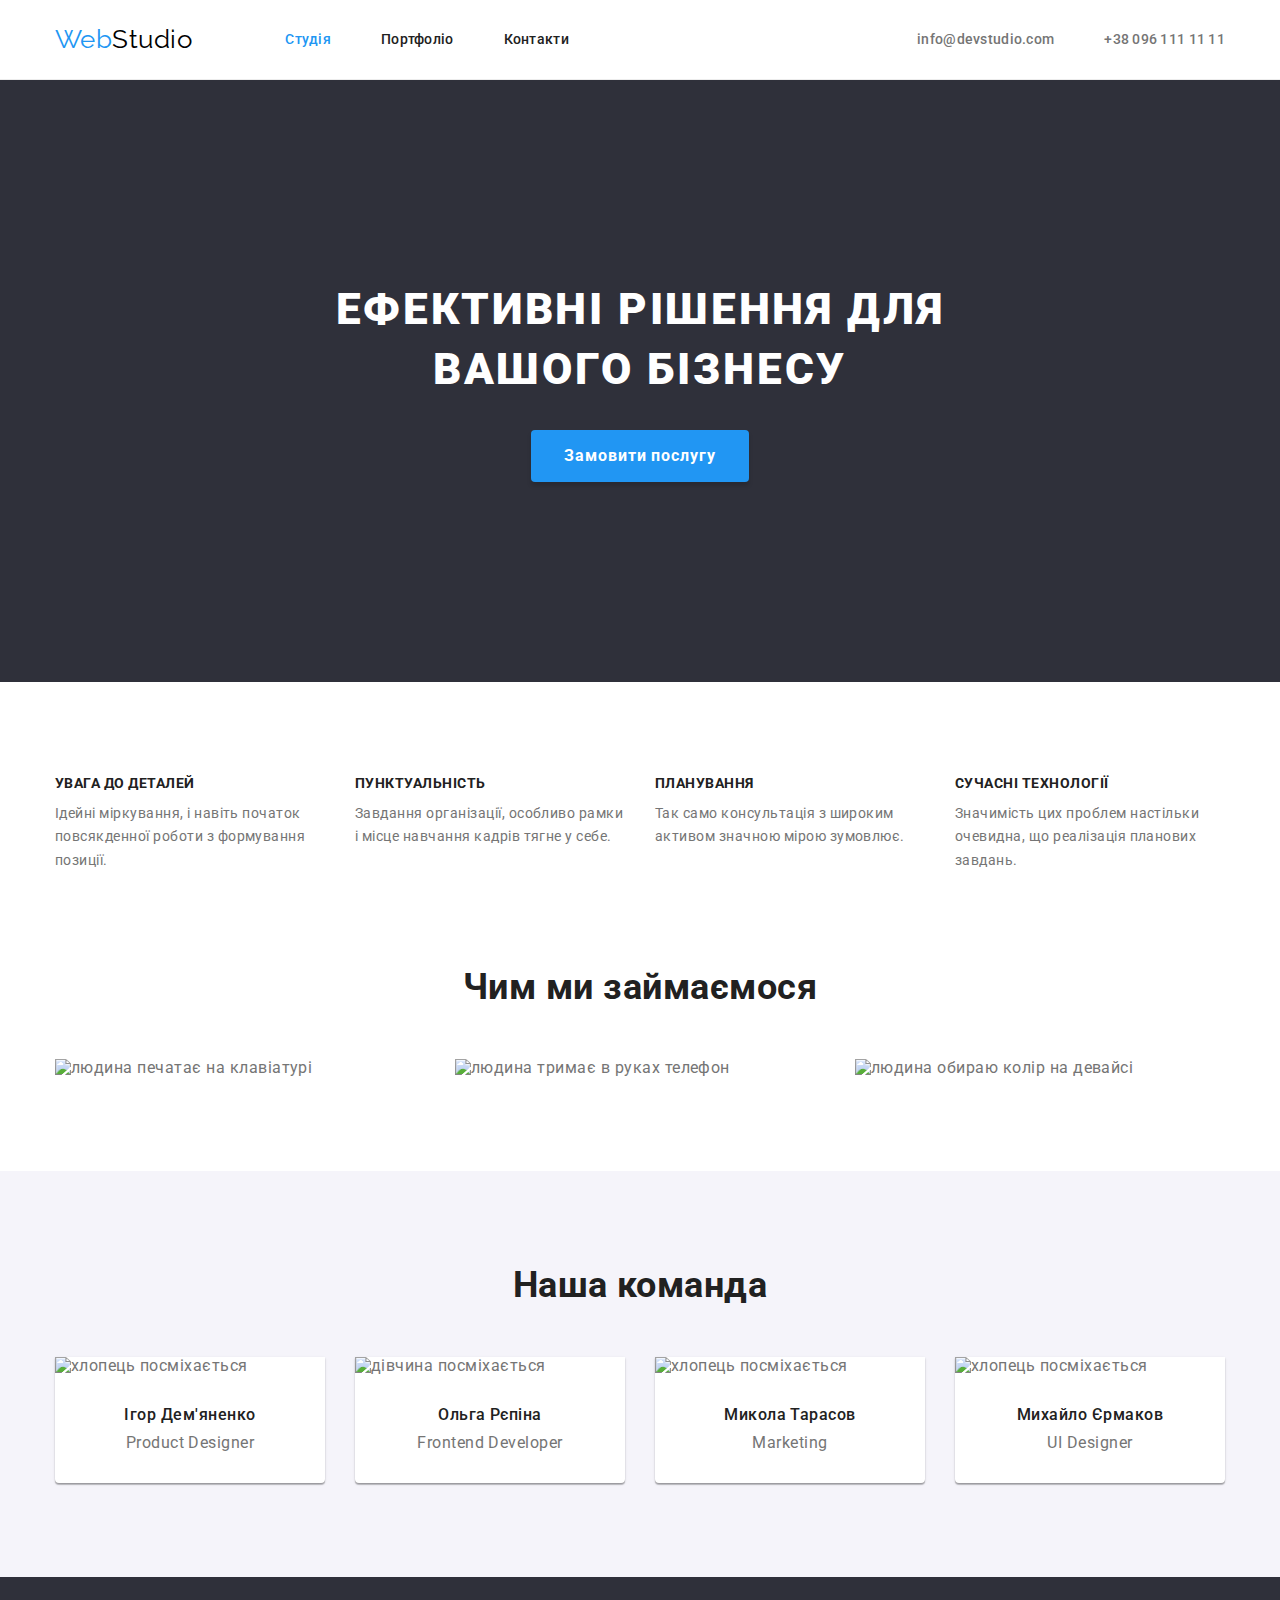
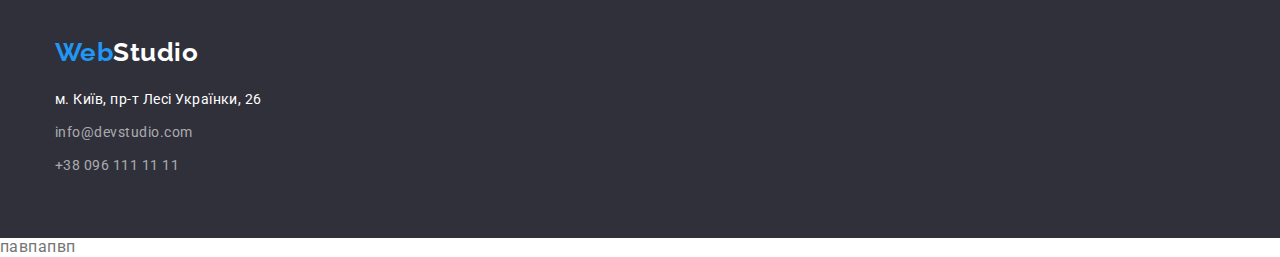
==== index.html @ fc0b7656 "Добавляє стартове оформлення  hw-03" ====
<!DOCTYPE html>
<html lang="uk">
  <head>
    <meta charset="UTF-8" />
    <meta http-equiv="X-UA-Compatible" content="IE=edge" />
    <meta name="viewport" content="width=device-width, initial-scale=1.0" />
    <title>Студія</title>
    <!---favicon------->
    <link rel="preconnect" href="https://fonts.googleapis.com" />
    <link rel="preconnect" href="https://fonts.gstatic.com" crossorigin />
    <link
      href="https://fonts.googleapis.com/css2?family=Raleway:wght@700&family=Roboto:wght@400;500;700;900&display=swap"
      rel="stylesheet"
    />
    <link
      rel="stylesheet"
      href="https://cdnjs.cloudflare.com/ajax/libs/modern-normalize/1.1.0/modern-normalize.min.css"
    />
    <link rel="stylesheet" href="./css/styles.css" />
  </head>
  <body>
    <!--Section header-->
    <header class="page-header">
      <div class="container">
        <div class="main-site">
          <nav class="main-nav">
            <a href="./index.html" class="logo link"><span class="logo-web">Web</span>Studio</a>
            <ul class="site-nav list">
              <li class="item">
                <a href="./index.html" class="link current">Студія</a>
              </li>
              <li class="item">
                <a href="./portfolio.html" class="link">Портфоліо</a>
              </li>
              <li class="item">
                <a href="" class="link">Контакти</a>
              </li>
            </ul>
          </nav>
          <ul class="auth-nav list">
            <li class="item">
              <a
                href="mailto:info@devstudio.com"
                target="_blank"
                rel="noopener noreferrer nofollow"
                class="link"
                >info@devstudio.com</a
              >
            </li>
            <li class="item">
              <a
                href="tel:+380961111111"
                target="_blank"
                rel="noopener noreferrer nofollow"
                class="link"
                >+38 096 111 11 11</a
              >
            </li>
          </ul>
        </div>
      </div>
    </header>
    <!--Section hero-->
    <main>
      <section class="hero section">
        <div class="container">
          <h1 class="hero-title">Ефективні рішення для вашого бізнесу</h1>
          <button type="button" class="hero-button">Замовити послугу</button>
        </div>
      </section>
      <!--Section переваги-->
      <section class="adjectives section">
        <div class="container">
          <h2 class="visually-hidden">Переваги</h2>
          <ul class="adjectives-type list">
            <li class="item">
              <h3 class="adjectives-title">УВАГА ДО ДЕТАЛЕЙ</h3>
              <p class="adjectives-text">
                Ідейні міркування, і навіть початок повсякденної роботи з формування позиції.
              </p>
            </li>
            <li class="item">
              <h3 class="adjectives-title">ПУНКТУАЛЬНІСТЬ</h3>
              <p class="adjectives-text">
                Завдання організації, особливо рамки і місце навчання кадрів тягне у себе.
              </p>
            </li>
            <li class="item">
              <h3 class="adjectives-title">ПЛАНУВАННЯ</h3>
              <p class="adjectives-text">
                Так само консультація з широким активом значною мірою зумовлює.
              </p>
            </li>
            <li class="item">
              <h3 class="adjectives-title">СУЧАСНІ ТЕХНОЛОГІЇ</h3>
              <p class="adjectives-text">
                Значимість цих проблем настільки очевидна, що реалізація планових завдань.
              </p>
            </li>
          </ul>
        </div>
      </section>
      <!--Section чим ми займаємося-->
      <section class="works section">
        <div class="container">
          <h2 class="works-title">Чим ми займаємося</h2>
          <ul class="works-type list">
            <li class="item">
              <img
                class="photo"
                src="./images/photo-01.jpg"
                alt="людина печатає на клавіатурі"
                width="370"
              />
            </li>
            <li class="item">
              <img
                class="photo"
                src="./images/photo-02.jpg"
                alt="людина тримає в руках телефон"
                width="370"
              />
            </li>
            <li class="item">
              <img
                class="photo"
                src="./images/photo-03.jpg"
                alt="людина обираю колір на девайсі"
                width="370"
              />
            </li>
          </ul>
        </div>
      </section>
      <!--Section наша команда-->
      <section class="team section">
        <div class="container">
          <h2 class="team-title">Наша команда</h2>
          <ul class="team-type list">
            <li class="item">
              <img
                class="photo"
                src="./images/photo-04.jpg"
                alt="хлопець посміхається"
                width="270"
              />
              <h3 class="team-title-name">Ігор Дем'яненко</h3>
              <p class="team-text">Product Designer</p>
            </li>
            <li class="item">
              <img
                class="photo"
                src="./images/photo-05.jpg"
                alt="дівчина посміхається"
                width="270"
              />
              <h3 class="team-title-name">Ольга Рєпіна</h3>
              <p class="team-text">Frontend Developer</p>
            </li>
            <li class="item">
              <img
                class="photo"
                src="./images/photo-06.jpg"
                alt="хлопець посміхається"
                width="270"
              />
              <h3 class="team-title-name">Микола Тарасов</h3>
              <p class="team-text">Marketing</p>
            </li>
            <li class="item">
              <img
                class="photo"
                src="./images/photo-07.jpg"
                alt="хлопець посміхається"
                width="270"
              />
              <h3 class="team-title-name">Михайло Єрмаков</h3>
              <p class="team-text">UI Designer</p>
            </li>
          </ul>
        </div>
      </section>
    </main>
    <footer class="footer">
      <div class="container">
        <a href="./index.html" class="footer-logo link"
          ><span class="footer-logo-web">Web</span>Studio</a
        >
        <address class="address">
          <ul class="address-list list">
            <li class="adress-list-item">
              <a
                class="address-text link"
                href="https://goo.gl/maps/JUPpin5RbH5UVB4i6"
                target="_blank"
                rel="noopener noreferrer"
              >
                м. Київ, пр-т Лесі Українки, 26</a
              >
            </li>
            <li class="adress-list-item">
              <a
                class="address-mail link"
                href="mailto:info@devstudio.com"
                target="_blank"
                rel="noopener noreferrer nofollow"
                >info@devstudio.com</a
              >
            </li>
            <li class="adress-list-item">
              <a
                class="address-tel link"
                href="tel:+380961111111"
                target="_blank"
                rel="noopener noreferrer nofollow"
                >+38 096 111 11 11</a
              >
            </li>
          </ul>
        </address>
      </div>
    </footer>
  </body>
</html>
павпапвп
---- css/styles.css ----
/*html {
  box-sizing: border-box;
}

*,
*::before,
*::after {
  box-sizing: inherit;
}*/
:root {
  --primary-text-color: #757575;
  --secondary-text-color: #212121;
  --accent-text-color: #2196f3;
  --white-text-color: #ffffff;
  --black-text-color: #000000;
  --primary-background-color: #ffffff;
  --secondary-background-color: #f5f4fa;
  --accent-background-color: #2196f3;
  --footer-background-color: #2f303a;
  --logo-font-family: 'Raleway', 'cursive';
}
body {
  background-color: var(--primary-background-color);
  color: var(--primary-text-color);
  font-family: 'Roboto', sans-serif;
  font-style: normal;
  font-weight: 400;
  letter-spacing: 0.03em;
}
.container {
  width: 1200px;
  margin: 0 auto;
  padding-left: 15px;
  padding-right: 15px;
  /* outline: 1px dotted red; */
}
.section {
  padding-top: 94px;
  padding-bottom: 94px;
  margin-top: 0px;
  margin-bottom: 0px;
  /*outline: 1px dashed red;*/
}
h1,
h2,
h3,
h4,
h5,
h6,
ul,
p {
  padding: 0 0;
  margin: 0 0;
}
/* ----- section header -------*/
.list {
  list-style: none;
}
.link {
  display: block;
  text-decoration: none;
}
.link:hover,
.link:focus {
  color: var(--accent-text-color);
}
.page-header {
  height: 80px;
  border-bottom: 1px solid #ececec;
}
.logo {
  margin-right: 93px;
  padding-top: 24px;
  padding-bottom: 25px;
  color: var(--black-text-color);
  font-family: var(--logo-font-family);
  font-size: 26px;
  line-height: 1.2;
}
.logo-web {
  color: var(--accent-text-color);
}

.main-site {
  display: flex;
  align-items: center;
}
.main-nav {
  display: flex;
  align-items: center;
}
.site-nav {
  display: flex;
}
.site-nav .item {
  margin-right: 50px;
}
.site-nav .item:last-child {
  margin-right: 0px;
}
.site-nav .link {
  display: block;
  padding: 32px 0px;

  color: var(--secondary-text-color);
  font-weight: 500;
  font-size: 14px;
  line-height: 1.14;
  letter-spacing: 0.02em;
}
.site-nav .link:hover,
.site-nav .link:focus {
  color: var(--accent-text-color);
}
.site-nav .link.current {
  color: var(--accent-text-color);
}
.auth-nav {
  display: flex;
  align-items: center;
  margin-left: auto;
}
.auth-nav .item + .item {
  margin-left: 50px;
}
.auth-nav .link {
  display: block;
  padding: 32px 0px;

  color: var(--primary-text-color);
  font-weight: 500;
  font-size: 14px;
  line-height: 1.14;
  letter-spacing: 0.02em;
}
.auth-nav .link:hover,
.auth-nav .link:focus {
  color: var(--accent-text-color);
}
/*-------- section hero ----------*/
.hero {
  text-align: center;
  background-color: #2f303a;
  padding-top: 200px;
  padding-bottom: 200px;
}

.hero-title {
  width: 696px;
  margin: auto;

  color: var(--white-text-color);
  font-weight: 900;
  font-size: 44px;
  line-height: 1.36;
  letter-spacing: 0.06em;
  text-transform: uppercase;
}
.hero-button {
  display: inline-block;
  margin-top: 30px;
  min-width: 216px;
  padding: 10px 32px;

  color: var(--white-text-color);
  font-family: inherit;
  font-weight: 700;
  font-size: 16px;
  line-height: 1.87;
  letter-spacing: 0.06em;
  text-align: center;
  background: var(--accent-background-color);
  box-shadow: 0px 4px 4px rgba(0, 0, 0, 0.15);
  border: 1px solid transparent;
  border-radius: 4px;
}

.hero-button:hover,
.hero-button:focus,
.hero-button:active {
  cursor: pointer;
  background: #188ce8;
}

/* -----section adjectives-----*/
.visually-hidden {
  position: absolute;
  white-space: nowrap;
  width: 1px;
  height: 1px;
  overflow: hidden;
  border: 0;
  padding: 0;
  clip: rect(0 0 0 0);
  clip-path: inset(50%);
  margin: -1px;
}
.adjectives {
  padding-bottom: 0;
}
.adjectives-type {
  display: flex;
}
.adjectives-type .item {
  display: flex;
  flex-direction: column;
  flex-wrap: wrap;
  width: 270px;
}
.adjectives-type .item + .item {
  margin-left: 30px;
}

.adjectives-title {
  padding-bottom: 10px;
  color: var(--secondary-text-color);
  font-weight: 700;
  font-size: 14px;
  line-height: 1.14;
  text-transform: uppercase;
}
.adjectives-text {
  font-size: 14px;
  line-height: 1.71;
}
/* -------------sectiong works---------*/
.photo {
  display: block;
  margin-bottom: 0;
  padding-bottom: 0;
}
.works-title,
.team-title {
  font-weight: 700;
  font-size: 36px;
  line-height: 1.16;
  text-align: center;
  color: var(--secondary-text-color);
}
.works-type {
  display: flex;
  margin-top: 50px;
}
.works-type .item {
  display: flex;
}
.works-type .item + .item {
  margin-left: 30px;
}

/* -------------sectiong team---------*/
.team {
  background-color: var(--secondary-background-color);
}
.team-type {
  display: flex;
}
.team-type .item {
  display: flex;
  margin-top: 50px;
  flex-direction: column;
  align-items: center;

  background: #ffffff;
  box-shadow: 0px 1px 3px rgba(0, 0, 0, 0.12), 0px 1px 1px rgba(0, 0, 0, 0.14),
    0px 2px 1px rgba(0, 0, 0, 0.2);
  border-radius: 0px 0px 4px 4px;
}
.team-type .item + .item {
  margin-left: 30px;
}
.team-title-name {
  margin-top: 30px;
  color: var(--secondary-text-color);
  font-weight: 500;
  font-size: 16px;
  line-height: 1.18;
}
.team-text {
  margin-top: 10px;
  margin-bottom: 30px;
  font-size: 16px;
  line-height: 1.18;
}
/* -------footer-------*/
.footer {
  padding-top: 60px;
  padding-bottom: 60px;
  background-color: var(--footer-background-color);
}
.footer-logo {
  padding-bottom: 20px;

  font-family: var(--logo-font-family);
  font-weight: 700;
  font-size: 26px;
  line-height: 1.19;
  color: var(--white-text-color);
}
.footer-logo-web {
  color: var(--accent-text-color);
}
.address {
  font-style: normal;
  font-size: 14px;
  line-height: 1.71;
}
.address-text {
  color: var(--white-text-color);
  display: block;
  padding-bottom: 9px;
}
/* .adress-list-item {
  margin-bottom: 9px;
}
.adress-list-item:last-child {
  margin: 0px;
} */
.address-mail,
.address-tel {
  color: rgba(255, 255, 255, 0.6);
}
.address-mail {
  padding-bottom: 9px;
}

/* ---------portfolio page---------*/
.btn {
  display: block;
  padding: 6px 25px;
  font-family: inherit;
  font-style: inherit;
  font-weight: 500;
  font-size: 16px;
  line-height: 1.62;
  text-align: center;
  letter-spacing: inherit;
  cursor: pointer;
  color: var(--secondary-text-color);
  background: var(--secondary-background-color);
  border-radius: 4px;
  border: 1px solid transparent;
}
.btn:hover,
.btn:focus,
.btn:active {
  display: block;
  font-family: inherit;
  font-style: inherit;
  font-weight: 500;
  font-size: 16px;
  line-height: 1.62;
  text-align: center;
  letter-spacing: inherit;
  cursor: pointer;
  color: var(--white-text-color);
  background: var(--accent-background-color);
  box-shadow: 0px 3px 1px rgba(0, 0, 0, 0.1), 0px 1px 2px rgba(0, 0, 0, 0.08),
    0px 2px 2px rgba(0, 0, 0, 0.12);
  border-radius: 4px;
  border: 1px solid transparent;
}
.button-list .item {
  display: flex;
  flex-direction: column;
}
.button-list .item + .item {
  margin-left: 8px;
  padding-bottom: 16px;
}
.button-list {
  display: flex;
  justify-content: center;
  /* margin-bottom: 50px; */
}

/*.proposition-item {
  color: inherit;
}*/
.proposition-title {
  margin-top: 20px;
  margin-left: 24px;
  margin-right: 24px;
  font-weight: 700;
  font-size: 18px;
  line-height: 2;
  letter-spacing: 0.06em;
  color: var(--secondary-text-color);
}
.proposition-text {
  margin-top: 4px;
  margin-bottom: 20px;
  margin-left: 24px;
  margin-right: 24px;
  font-size: 16px;
  line-height: 1.87;
  color: var(--primary-text-color);
}
.proposition-list .item {
  display: flex;
  width: calc((100-60px / 3));
  margin: 15px;
  flex-direction: column;
  align-items: flex-start;
  /* border-bottom: 1px solid #eeeeee;*/
}
.proposition-list .item:nth-last-child(-n + 3) {
  margin-bottom: 0;
}
.proposition-list {
  display: flex;
  flex-wrap: wrap;
  margin: 0 -15px;
}
/* .border-cards {
  margin: 20 120px;
  border-left: 1px solid #eee;
  border-right: 1px solid #eee;
  border-top: 1px solid transparent;
  border-bottom: 1px solid #eee;
} */
.border-cards {
  width: 370px;
  border-top: 1px solid transparent;
  border-bottom: 1px solid #eee;
  border-right: 1px solid #eee;
  border-left: 1px solid #eee;
}
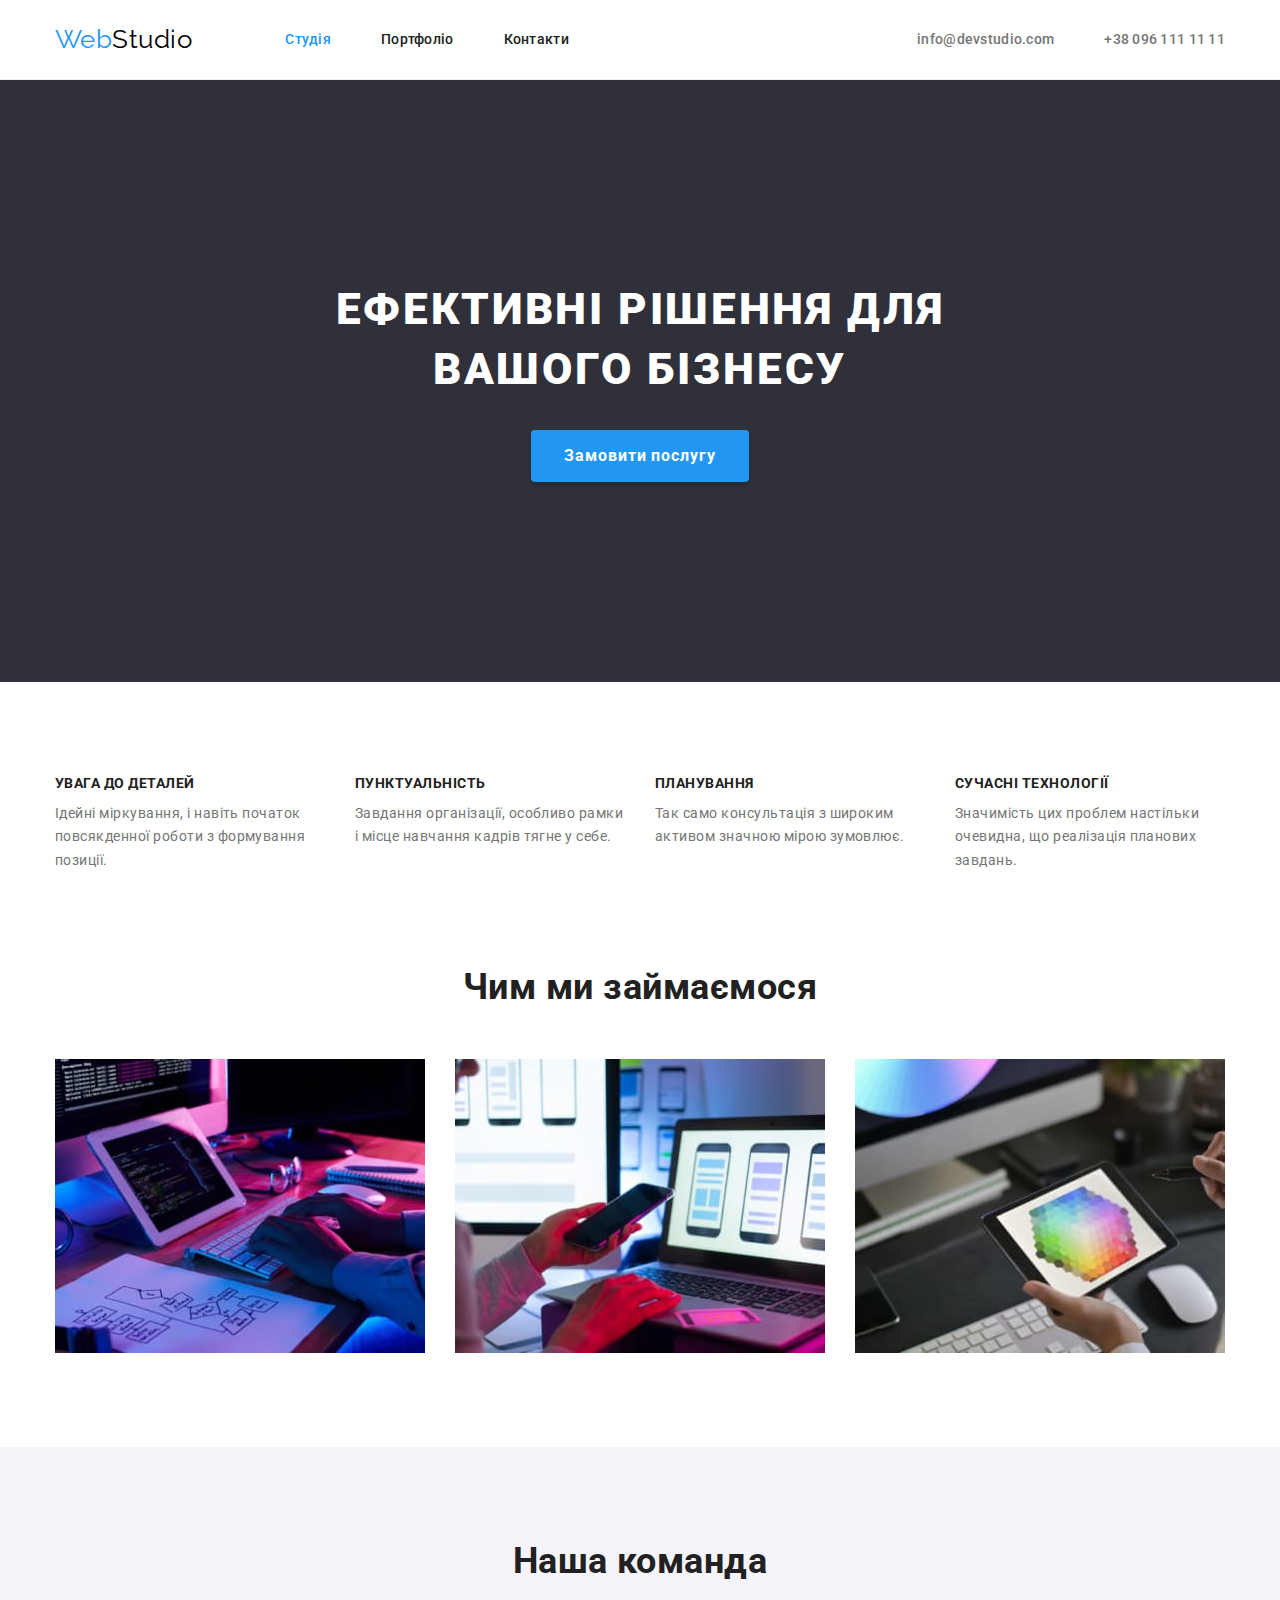
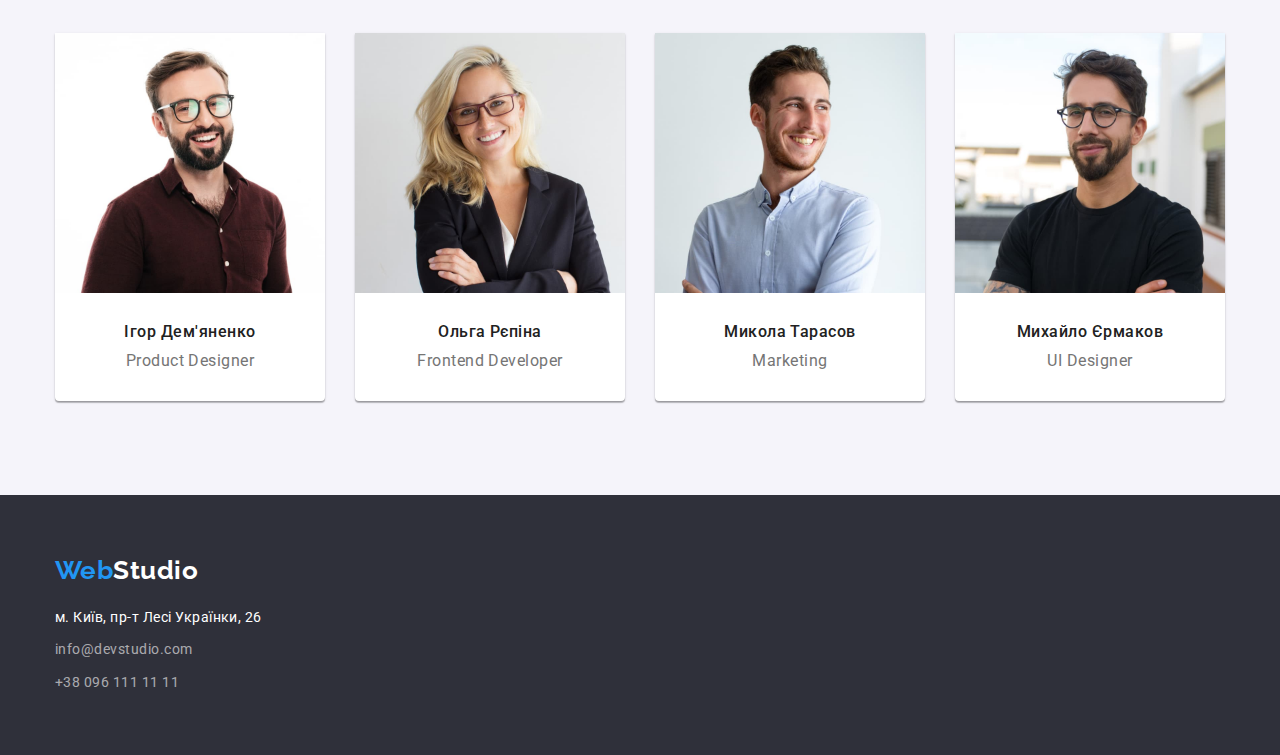
==== commit 9e20ad98: "Змінює властивості в сітці сторінки Портфоліо" ====
--- a/index.html
+++ b/index.html
@@ -222,4 +222,3 @@
     </footer>
   </body>
 </html>
-павпапвп
--- a/css/styles.css
+++ b/css/styles.css
@@ -229,6 +229,9 @@
   margin-bottom: 0;
   padding-bottom: 0;
 }
+img {
+  display: block;
+}
 .works-title,
 .team-title {
   font-weight: 700;
@@ -289,7 +292,7 @@
   background-color: var(--footer-background-color);
 }
 .footer-logo {
-  padding-bottom: 20px;
+  margin-bottom: 20px;
 
   font-family: var(--logo-font-family);
   font-weight: 700;
@@ -308,21 +311,20 @@
 .address-text {
   color: var(--white-text-color);
   display: block;
-  padding-bottom: 9px;
-}
-/* .adress-list-item {
+}
+.adress-list-item {
   margin-bottom: 9px;
 }
 .adress-list-item:last-child {
   margin: 0px;
-} */
+}
 .address-mail,
 .address-tel {
   color: rgba(255, 255, 255, 0.6);
 }
-.address-mail {
+/* .address-mail {
   padding-bottom: 9px;
-}
+} */
 
 /* ---------portfolio page---------*/
 .btn {
@@ -371,14 +373,9 @@
 .button-list {
   display: flex;
   justify-content: center;
-  /* margin-bottom: 50px; */
-}
-
-/*.proposition-item {
-  color: inherit;
-}*/
+  margin-bottom: 34px;
+}
 .proposition-title {
-  margin-top: 20px;
   margin-left: 24px;
   margin-right: 24px;
   font-weight: 700;
@@ -389,40 +386,30 @@
 }
 .proposition-text {
   margin-top: 4px;
-  margin-bottom: 20px;
   margin-left: 24px;
   margin-right: 24px;
   font-size: 16px;
   line-height: 1.87;
   color: var(--primary-text-color);
 }
+.proposition-list {
+  display: flex;
+  flex-wrap: wrap;
+  gap: 30px;
+}
 .proposition-list .item {
   display: flex;
   width: calc((100-60px / 3));
-  margin: 15px;
   flex-direction: column;
   align-items: flex-start;
-  /* border-bottom: 1px solid #eeeeee;*/
 }
 .proposition-list .item:nth-last-child(-n + 3) {
   margin-bottom: 0;
 }
-.proposition-list {
-  display: flex;
-  flex-wrap: wrap;
-  margin: 0 -15px;
-}
-/* .border-cards {
-  margin: 20 120px;
-  border-left: 1px solid #eee;
-  border-right: 1px solid #eee;
-  border-top: 1px solid transparent;
-  border-bottom: 1px solid #eee;
-} */
+
 .border-cards {
   width: 370px;
-  border-top: 1px solid transparent;
-  border-bottom: 1px solid #eee;
-  border-right: 1px solid #eee;
-  border-left: 1px solid #eee;
-}
+  padding: 20px 0 20px 0;
+  border: 1px solid #eee;
+  border-top: 0;
+}
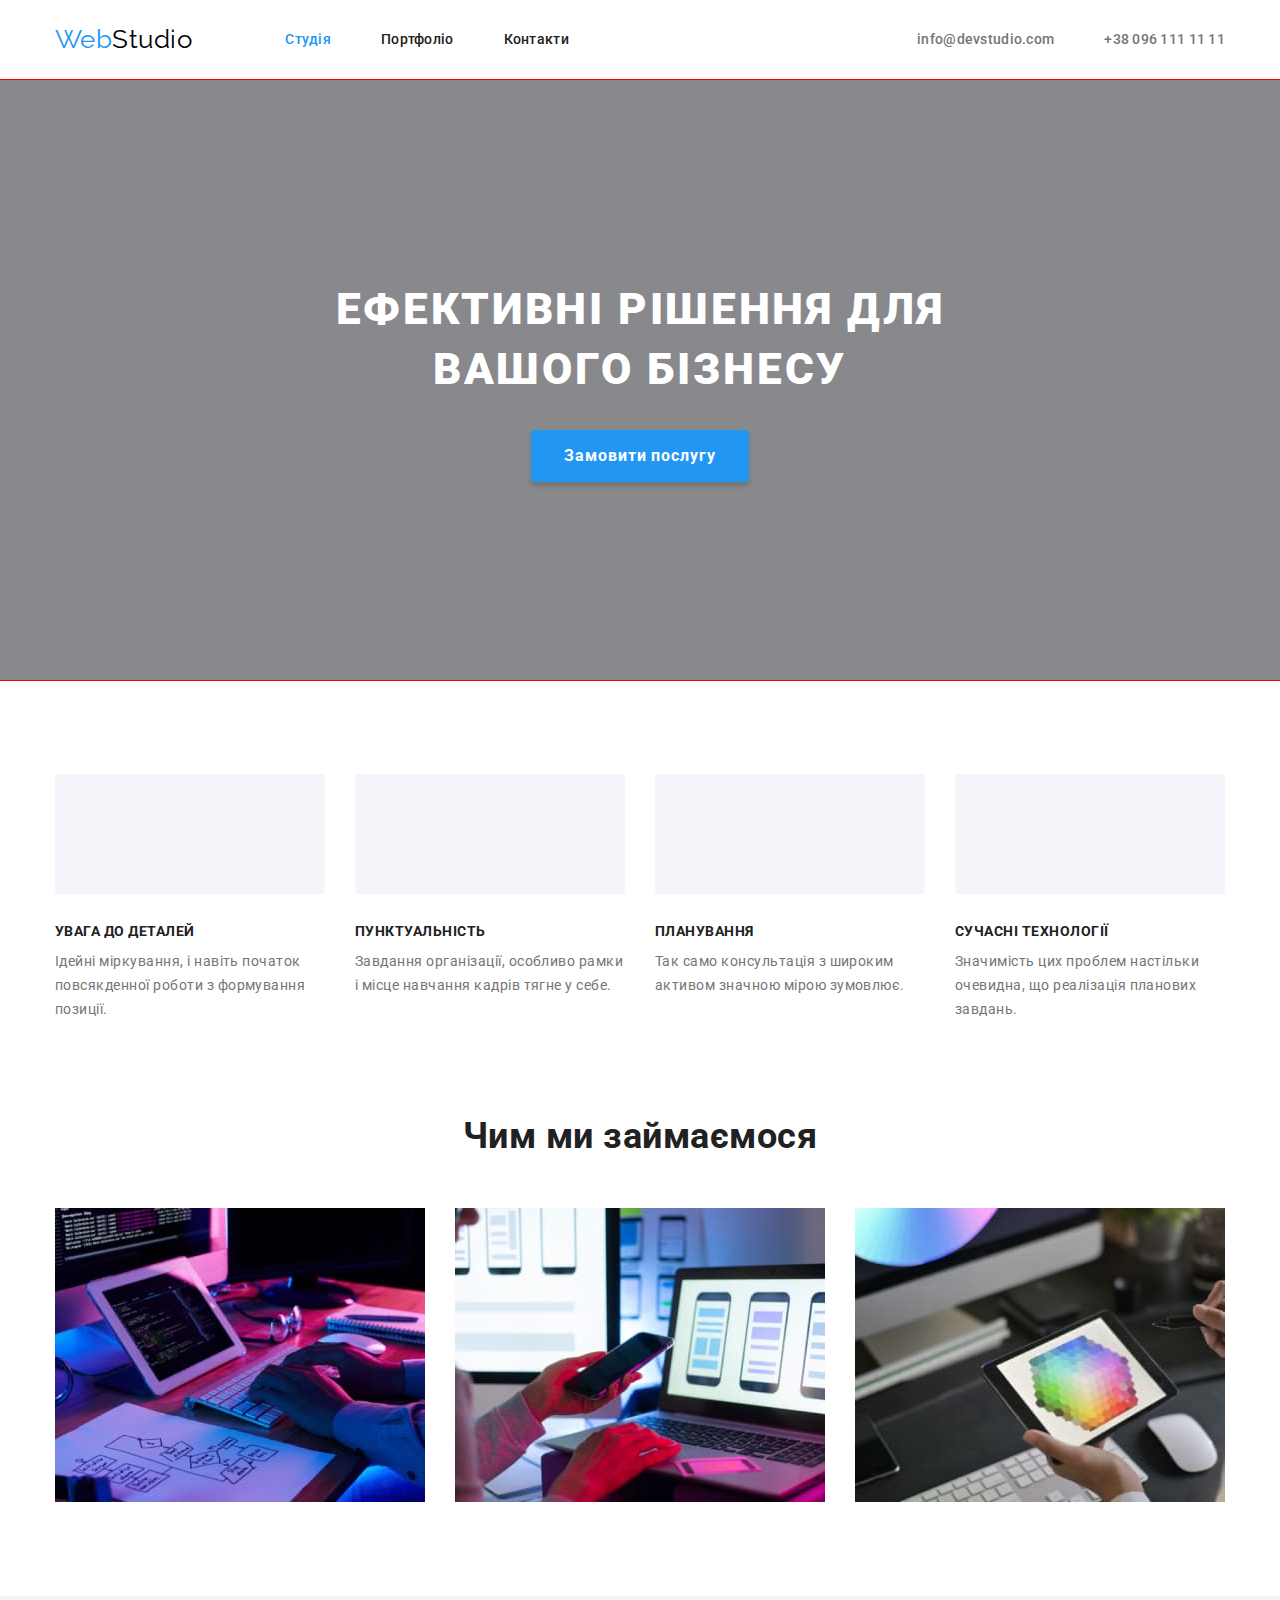
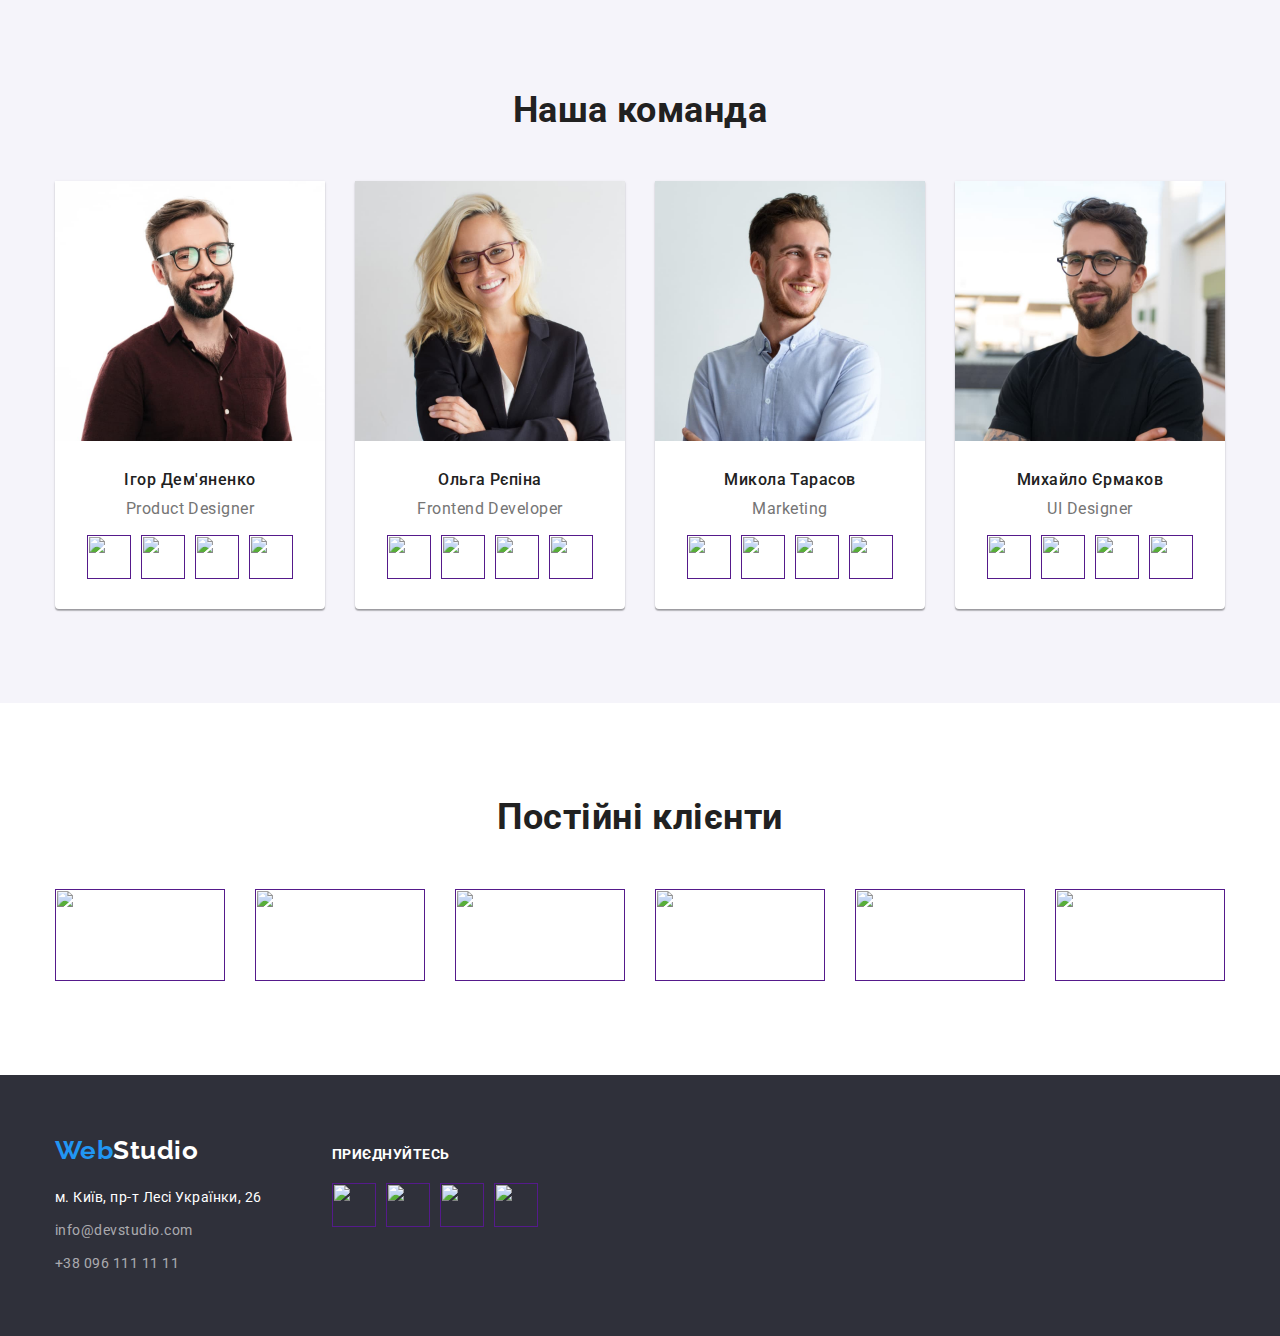
==== commit 2422c0fd: "Добавляє позиціонування майбутніх іконок" ====
--- a/index.html
+++ b/index.html
@@ -5,7 +5,6 @@
     <meta http-equiv="X-UA-Compatible" content="IE=edge" />
     <meta name="viewport" content="width=device-width, initial-scale=1.0" />
     <title>Студія</title>
-    <!---favicon------->
     <link rel="preconnect" href="https://fonts.googleapis.com" />
     <link rel="preconnect" href="https://fonts.gstatic.com" crossorigin />
     <link
@@ -73,25 +72,25 @@
         <div class="container">
           <h2 class="visually-hidden">Переваги</h2>
           <ul class="adjectives-type list">
-            <li class="item">
+            <li class="item icon-antenna">
               <h3 class="adjectives-title">УВАГА ДО ДЕТАЛЕЙ</h3>
               <p class="adjectives-text">
                 Ідейні міркування, і навіть початок повсякденної роботи з формування позиції.
               </p>
             </li>
-            <li class="item">
+            <li class="item icon-clock">
               <h3 class="adjectives-title">ПУНКТУАЛЬНІСТЬ</h3>
               <p class="adjectives-text">
                 Завдання організації, особливо рамки і місце навчання кадрів тягне у себе.
               </p>
             </li>
-            <li class="item">
+            <li class="item icon-diagramma">
               <h3 class="adjectives-title">ПЛАНУВАННЯ</h3>
               <p class="adjectives-text">
                 Так само консультація з широким активом значною мірою зумовлює.
               </p>
             </li>
-            <li class="item">
+            <li class="item icon-astronaut">
               <h3 class="adjectives-title">СУЧАСНІ ТЕХНОЛОГІЇ</h3>
               <p class="adjectives-text">
                 Значимість цих проблем настільки очевидна, що реалізація планових завдань.
@@ -108,7 +107,7 @@
             <li class="item">
               <img
                 class="photo"
-                src="./images/photo-01.jpg"
+                src="./images/page-studiya/photo-01.jpg"
                 alt="людина печатає на клавіатурі"
                 width="370"
               />
@@ -116,7 +115,7 @@
             <li class="item">
               <img
                 class="photo"
-                src="./images/photo-02.jpg"
+                src="./images/page-studiya/photo-02.jpg"
                 alt="людина тримає в руках телефон"
                 width="370"
               />
@@ -124,7 +123,7 @@
             <li class="item">
               <img
                 class="photo"
-                src="./images/photo-03.jpg"
+                src="./images/page-studiya/photo-03.jpg"
                 alt="людина обираю колір на девайсі"
                 width="370"
               />
@@ -137,45 +136,170 @@
         <div class="container">
           <h2 class="team-title">Наша команда</h2>
           <ul class="team-type list">
-            <li class="item">
-              <img
-                class="photo"
-                src="./images/photo-04.jpg"
+            <li class="team-type-item">
+              <img
+                class="team-photo"
+                src="./images/page-studiya/photo-04.jpg"
                 alt="хлопець посміхається"
                 width="270"
               />
               <h3 class="team-title-name">Ігор Дем'яненко</h3>
               <p class="team-text">Product Designer</p>
-            </li>
-            <li class="item">
-              <img
-                class="photo"
-                src="./images/photo-05.jpg"
+              <ul class="team-contact list">
+                <li class="team-contact-item">
+                  <a class="team-contact-link" href="">
+                    <img class="team-contact-img" src="" width="44" height="44" />
+                  </a>
+                </li>
+                <li class="team-contact-item">
+                  <a class="team-contact-link" href="">
+                    <img class="team-contact-img" src="" width="44" height="44" />
+                  </a>
+                </li>
+                <li class="team-contact-item">
+                  <a class="team-contact-link" href="">
+                    <img class="team-contact-img" src="" width="44" height="44" />
+                  </a>
+                </li>
+                <li class="team-contact-item">
+                  <a class="team-contact-link" href="">
+                    <img class="team-contact-img" src="" width="44" height="44" />
+                  </a>
+                </li>
+              </ul>
+            </li>
+            <li class="team-type-item">
+              <img
+                class="team-photo"
+                src="./images/page-studiya/photo-05.jpg"
                 alt="дівчина посміхається"
                 width="270"
               />
               <h3 class="team-title-name">Ольга Рєпіна</h3>
               <p class="team-text">Frontend Developer</p>
-            </li>
-            <li class="item">
-              <img
-                class="photo"
-                src="./images/photo-06.jpg"
+              <ul class="team-contact list">
+                <li class="team-contact-item">
+                  <a class="team-contact-link" href="">
+                    <img class="team-contact-img" src="" width="44" height="44" />
+                  </a>
+                </li>
+                <li class="team-contact-item">
+                  <a class="team-contact-link" href="">
+                    <img class="team-contact-img" src="" width="44" height="44" />
+                  </a>
+                </li>
+                <li class="team-contact-item">
+                  <a class="team-contact-link" href="">
+                    <img class="team-contact-img" src="" width="44" height="44" />
+                  </a>
+                </li>
+                <li class="team-contact-item">
+                  <a class="team-contact-link" href="">
+                    <img class="team-contact-img" src="" width="44" height="44" />
+                  </a>
+                </li>
+              </ul>
+            </li>
+            <li class="team-type-item">
+              <img
+                class="team-photo"
+                src="./images/page-studiya/photo-06.jpg"
                 alt="хлопець посміхається"
                 width="270"
               />
               <h3 class="team-title-name">Микола Тарасов</h3>
               <p class="team-text">Marketing</p>
-            </li>
-            <li class="item">
-              <img
-                class="photo"
-                src="./images/photo-07.jpg"
+              <ul class="team-contact list">
+                <li class="team-contact-item">
+                  <a class="team-contact-link" href="">
+                    <img class="team-contact-img" src="" width="44" height="44" />
+                  </a>
+                </li>
+                <li class="team-contact-item">
+                  <a class="team-contact-link" href="">
+                    <img class="team-contact-img" src="" width="44" height="44" />
+                  </a>
+                </li>
+                <li class="team-contact-item">
+                  <a class="team-contact-link" href="">
+                    <img class="team-contact-img" src="" width="44" height="44" />
+                  </a>
+                </li>
+                <li class="team-contact-item">
+                  <a class="team-contact-link" href="">
+                    <img class="team-contact-img" src="" width="44" height="44" />
+                  </a>
+                </li>
+              </ul>
+            </li>
+            <li class="team-type-item">
+              <img
+                class="team-photo"
+                src="./images/page-studiya/photo-07.jpg"
                 alt="хлопець посміхається"
                 width="270"
               />
               <h3 class="team-title-name">Михайло Єрмаков</h3>
               <p class="team-text">UI Designer</p>
+              <ul class="team-contact list">
+                <li class="team-contact-item">
+                  <a class="team-contact-link" href="">
+                    <img class="team-contact-img" src="" width="44" height="44" />
+                  </a>
+                </li>
+                <li class="team-contact-item">
+                  <a class="team-contact-link" href="">
+                    <img class="team-contact-img" src="" width="44" height="44" />
+                  </a>
+                </li>
+                <li class="team-contact-item">
+                  <a class="team-contact-link" href="">
+                    <img class="team-contact-img" src="" width="44" height="44" />
+                  </a>
+                </li>
+                <li class="team-contact-item">
+                  <a class="team-contact-link" href="">
+                    <img class="team-contact-img" src="" width="44" height="44" />
+                  </a>
+                </li>
+              </ul>
+            </li>
+          </ul>
+        </div>
+      </section>
+      <section class="clients section">
+        <div class="container">
+          <h2 class="clients-title">Постійні клієнти</h2>
+          <ul class="clients-list list">
+            <li class="clients-item">
+              <a class="link" href="">
+                <img class="trend-mark" src="#" alt="" />
+              </a>
+            </li>
+            <li class="clients-item">
+              <a class="link" href="">
+                <img class="trend-mark" src="#" alt="" />
+              </a>
+            </li>
+            <li class="clients-item">
+              <a class="link" href="">
+                <img class="trend-mark" src="#" alt="" />
+              </a>
+            </li>
+            <li class="clients-item">
+              <a class="link" href="">
+                <img class="trend-mark" src="#" alt="" />
+              </a>
+            </li>
+            <li class="clients-item">
+              <a class="link" href="">
+                <img class="trend-mark" src="#" alt="" />
+              </a>
+            </li>
+            <li class="clients-item">
+              <a class="link" href="">
+                <img class="trend-mark" src="#" alt="" />
+              </a>
             </li>
           </ul>
         </div>
@@ -183,41 +307,66 @@
     </main>
     <footer class="footer">
       <div class="container">
-        <a href="./index.html" class="footer-logo link"
-          ><span class="footer-logo-web">Web</span>Studio</a
-        >
-        <address class="address">
-          <ul class="address-list list">
-            <li class="adress-list-item">
-              <a
-                class="address-text link"
-                href="https://goo.gl/maps/JUPpin5RbH5UVB4i6"
-                target="_blank"
-                rel="noopener noreferrer"
-              >
-                м. Київ, пр-т Лесі Українки, 26</a
-              >
-            </li>
-            <li class="adress-list-item">
-              <a
-                class="address-mail link"
-                href="mailto:info@devstudio.com"
-                target="_blank"
-                rel="noopener noreferrer nofollow"
-                >info@devstudio.com</a
-              >
-            </li>
-            <li class="adress-list-item">
-              <a
-                class="address-tel link"
-                href="tel:+380961111111"
-                target="_blank"
-                rel="noopener noreferrer nofollow"
-                >+38 096 111 11 11</a
-              >
-            </li>
-          </ul>
-        </address>
+        <div class="footer-wrapper">
+          <div class="footer-address">
+            <a href="./index.html" class="footer-logo link"
+              ><span class="footer-logo-web">Web</span>Studio</a
+            >
+            <address class="address">
+              <ul class="address-list list">
+                <li class="adress-list-item">
+                  <a
+                    class="address-text link"
+                    href="https://goo.gl/maps/JUPpin5RbH5UVB4i6"
+                    target="_blank"
+                    rel="noopener noreferrer"
+                  >
+                    м. Київ, пр-т Лесі Українки, 26</a
+                  >
+                </li>
+                <li class="adress-list-item">
+                  <a
+                    class="address-mail link"
+                    href="mailto:info@devstudio.com"
+                    target="_blank"
+                    rel="noopener noreferrer nofollow"
+                    >info@devstudio.com</a
+                  >
+                </li>
+                <li class="adress-list-item">
+                  <a
+                    class="address-tel link"
+                    href="tel:+380961111111"
+                    target="_blank"
+                    rel="noopener noreferrer nofollow"
+                    >+38 096 111 11 11</a
+                  >
+                </li>
+              </ul>
+            </address>
+          </div>
+          <div class="footer-icon">
+            <h3 class="footer-subtitle">приєднуйтесь</h3>
+            <ul class="social-media-list list">
+              <li class="social-media-item">
+                <a class="link" href=""> <img class="icon-f" src="#" alt="" /></a>
+              </li>
+              <li class="social-media-item">
+                <a class="link" href=""> <img class="icon-f" src="#" alt="" /></a>
+              </li>
+              <li class="social-media-item">
+                <a class="link" href="">
+                  <img class="icon-f" src="#" alt="" />
+                </a>
+              </li>
+              <li class="social-media-item">
+                <a class="link" href="">
+                  <img class="icon-f" src="#" alt="" />
+                </a>
+              </li>
+            </ul>
+          </div>
+        </div>
       </div>
     </footer>
   </body>
--- a/css/styles.css
+++ b/css/styles.css
@@ -140,10 +140,37 @@
 /*-------- section hero ----------*/
 .hero {
   text-align: center;
-  background-color: #2f303a;
+  background-color: #c4c4c4;
+  background-image: linear-gradient(to right, rgba(47, 48, 58, 0.4)),
+    url('../images/symbols/bg-hero.jpg');
+  background-size: contain;
   padding-top: 200px;
   padding-bottom: 200px;
-}
+  max-width: 1600px;
+  height: 600px;
+  margin-left: auto;
+  margin-right: auto;
+  outline: 1px solid red;
+}
+/* .thumb {
+   height: 600px;
+  width: 1600px;
+}
+.thumb > .bg-image {
+  display: block;
+  height: 100%;
+  width: 100%;
+} */
+/* .overlay {
+  max-width: 1600px;
+  height: 600px;
+  margin-left: auto;
+  margin-right: auto;
+  outline: 1px solid red;
+  background-image: linear-gradient(to right rgba(47, 48, 58, 0.4));
+  /* background-repeat: no-repeat;
+  background-size: cover;
+  background-position: center; */
 
 .hero-title {
   width: 696px;
@@ -203,15 +230,45 @@
 }
 .adjectives-type .item {
   display: flex;
+
   flex-direction: column;
   flex-wrap: wrap;
   width: 270px;
 }
+.adjectives-type .item::before {
+  content: '';
+  display: block;
+  height: 120px;
+  /* background-image: url('../images/icons.svg/antenna\ 1.jpg'); */
+  /* outline: 1px solid green; */
+  /* background-image: url('../images/elements.png/antenna\ 1.png'),
+    url('../images/elements.png/clock\ 1.png'), url('../images/elements.png/diagram\ 1.png'),
+    url('../images/elements.png/astronaut\ 1.png');*/
+  background-size: contain;
+  background-repeat: no-repead;
+  background-position: center;
+  background: var(--secondary-background-color);
+  border-radius: 4px;
+}
+/* -------icon for adjection------------- */
 .adjectives-type .item + .item {
   margin-left: 30px;
 }
+.icon-antenna::before {
+  background-image: url('');
+}
+.icon-clock::before {
+  background-image: url('');
+}
+.icon-diagramma::before {
+  background-image: url('');
+}
+.icon-astronaut::before {
+  background-image: url('');
+}
 
 .adjectives-title {
+  margin-top: 30px;
   padding-bottom: 10px;
   color: var(--secondary-text-color);
   font-weight: 700;
@@ -233,7 +290,8 @@
   display: block;
 }
 .works-title,
-.team-title {
+.team-title,
+.clients-title {
   font-weight: 700;
   font-size: 36px;
   line-height: 1.16;
@@ -258,7 +316,7 @@
 .team-type {
   display: flex;
 }
-.team-type .item {
+.team-type-item {
   display: flex;
   margin-top: 50px;
   flex-direction: column;
@@ -269,23 +327,57 @@
     0px 2px 1px rgba(0, 0, 0, 0.2);
   border-radius: 0px 0px 4px 4px;
 }
-.team-type .item + .item {
-  margin-left: 30px;
+.team-type-item:not(:last-child) {
+  margin-right: 30px;
+}
+.team-photo {
+  margin-bottom: 30px;
 }
 .team-title-name {
-  margin-top: 30px;
+  margin-bottom: 10px;
   color: var(--secondary-text-color);
   font-weight: 500;
   font-size: 16px;
   line-height: 1.18;
 }
 .team-text {
-  margin-top: 10px;
-  margin-bottom: 30px;
+  margin-bottom: 16px;
   font-size: 16px;
   line-height: 1.18;
 }
+.team-contact {
+  display: flex;
+  margin: 0 32px 30px;
+}
+.team-contact-item:not(:last-child) {
+  margin-right: 10px;
+}
+
+/* --------section clients------ */
+.clients-list {
+  display: flex;
+  margin-top: 50px;
+  /* outline: 1px solid teal; */
+}
+.clients-item {
+  margin-right: 30px;
+  /* outline: 1px dashed greenyellow; */
+}
+.clients-item:last-child {
+  margin-right: 0;
+}
+.trend-mark {
+  width: 170px;
+  height: 92px;
+}
 /* -------footer-------*/
+.footer-wrapper {
+  display: flex;
+  align-items: baseline;
+}
+.footer-address {
+  margin-right: 70px;
+}
 .footer {
   padding-top: 60px;
   padding-bottom: 60px;
@@ -322,9 +414,34 @@
 .address-tel {
   color: rgba(255, 255, 255, 0.6);
 }
-/* .address-mail {
-  padding-bottom: 9px;
-} */
+.footer-icon {
+  display: flex;
+  flex-direction: column;
+}
+.icon-f {
+  width: 44px;
+  height: 44px;
+  /* outline: 1px solid wheat; */
+}
+.footer-subtitle {
+  margin-bottom: 20px;
+  font-weight: 700;
+  font-size: 14px;
+  line-height: 1.14;
+  text-transform: uppercase;
+
+  color: var(--white-text-color);
+}
+.social-media-list {
+  display: flex;
+}
+.social-media-item {
+  margin-bottom: 20px;
+  margin-right: 10px;
+}
+.social-media-item:last-child {
+  margin-right: 0;
+}
 
 /* ---------portfolio page---------*/
 .btn {
@@ -378,6 +495,7 @@
 .proposition-title {
   margin-left: 24px;
   margin-right: 24px;
+  margin-bottom: 4px;
   font-weight: 700;
   font-size: 18px;
   line-height: 2;
@@ -385,7 +503,7 @@
   color: var(--secondary-text-color);
 }
 .proposition-text {
-  margin-top: 4px;
+  margin-bottom: 20px;
   margin-left: 24px;
   margin-right: 24px;
   font-size: 16px;
@@ -397,19 +515,28 @@
   flex-wrap: wrap;
   gap: 30px;
 }
-.proposition-list .item {
-  display: flex;
-  width: calc((100-60px / 3));
+.proposition-item {
+  box-shadow: 0px 1px 1px rgba(0, 0, 0, 0.12), 0px 4px 4px rgba(0, 0, 0, 0.06),
+    1px 4px 6px rgba(0, 0, 0, 0.16);
+}
+
+.proposition-link {
+  display: flex;
+
   flex-direction: column;
   align-items: flex-start;
 }
-.proposition-list .item:nth-last-child(-n + 3) {
+.proposition-img {
+  margin-bottom: 20px;
+}
+.proposition-border:nth-last-child(-n + 3) {
   margin-bottom: 0;
 }
 
-.border-cards {
+.proposition-border {
   width: 370px;
-  padding: 20px 0 20px 0;
   border: 1px solid #eee;
   border-top: 0;
-}
+  box-shadow: 0px 1px 1px rgba(0, 0, 0, 0.12), 0px 4px 4px rgba(0, 0, 0, 0.06),
+    1px 4px 6px rgba(0, 0, 0, 0.16);
+}
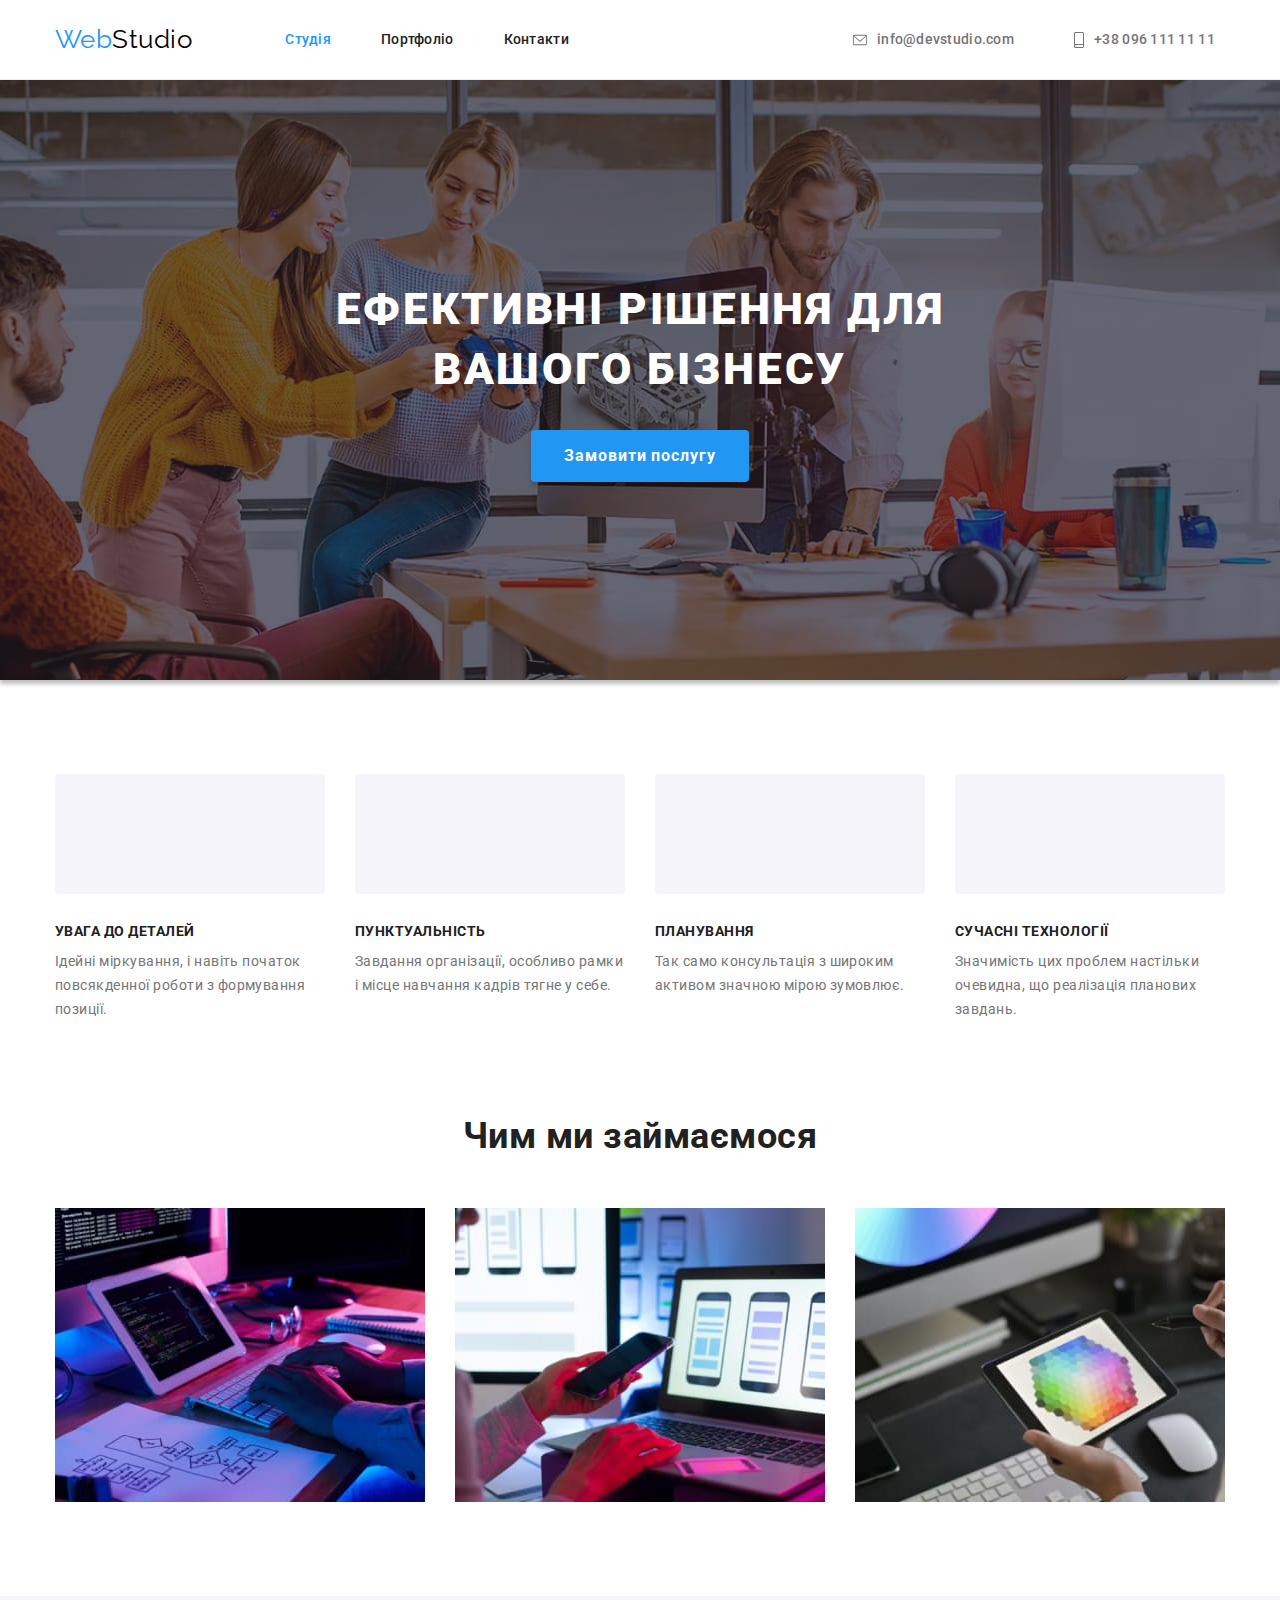
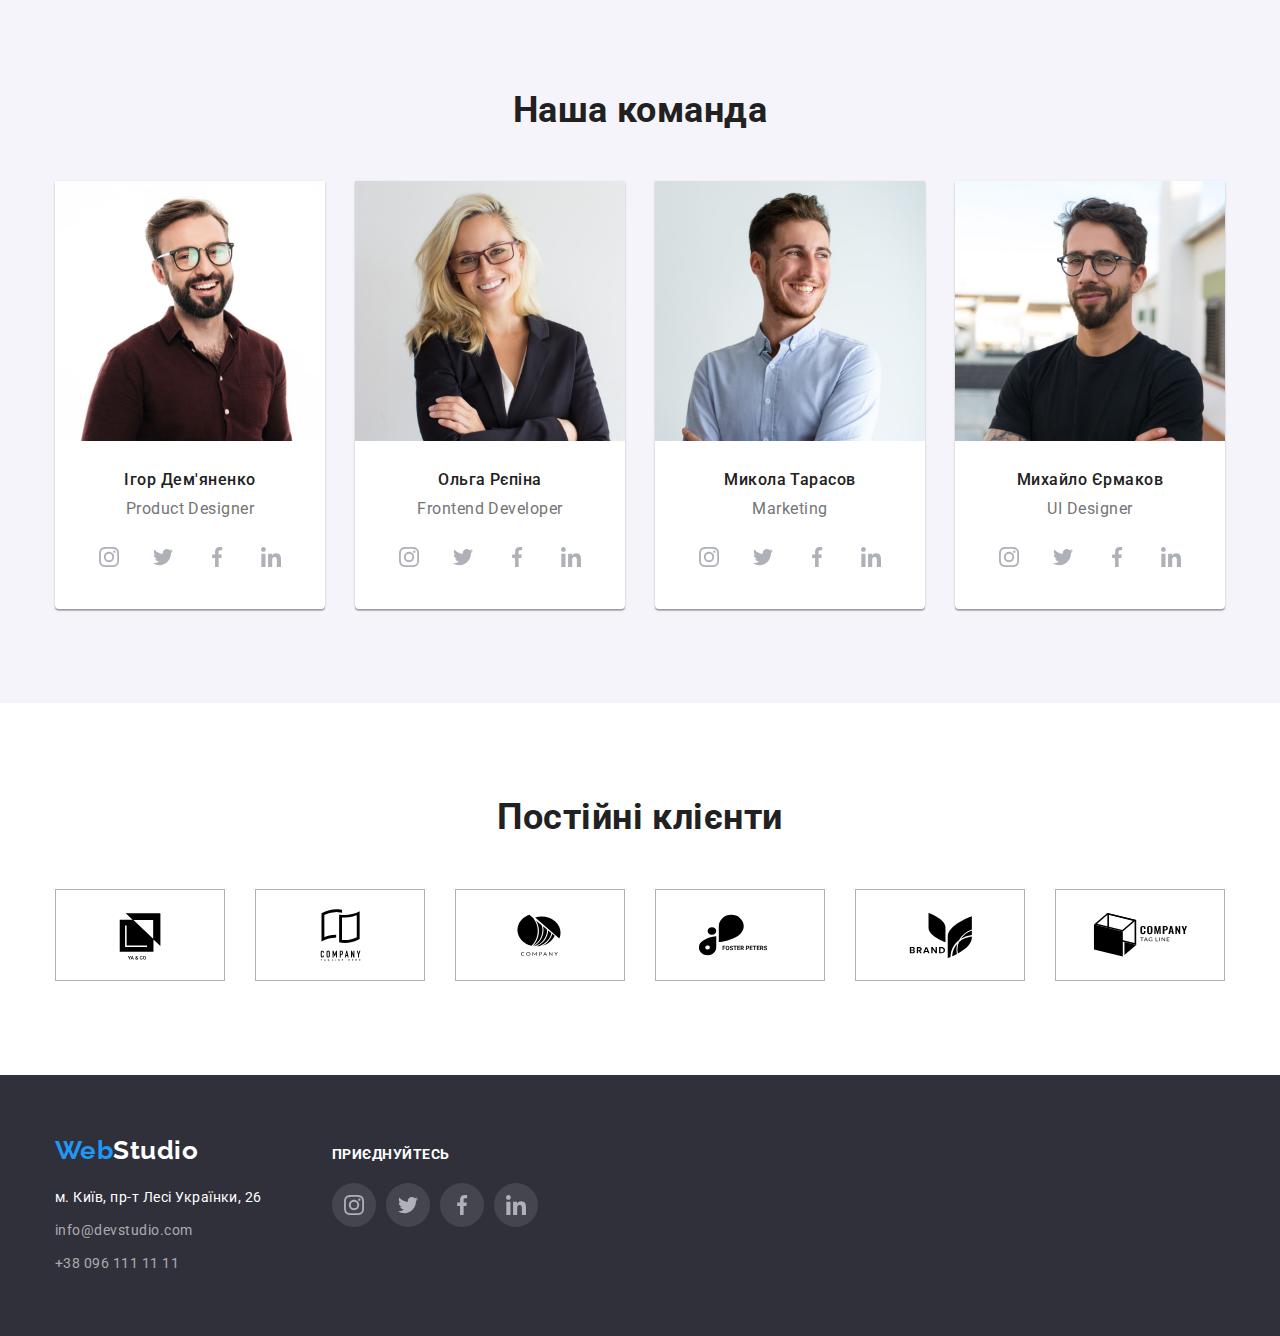
==== commit 1e746888: "Добавляє svg в header, footer , social icons" ====
--- a/index.html
+++ b/index.html
@@ -37,22 +37,28 @@
             </ul>
           </nav>
           <ul class="auth-nav list">
-            <li class="item">
+            <li class="item social-item">
               <a
                 href="mailto:info@devstudio.com"
                 target="_blank"
                 rel="noopener noreferrer nofollow"
-                class="link"
-                >info@devstudio.com</a
+                class="auth-social-link link"
+                ><svg class="auth-icon" width="16" height="12">
+                  <use href="./images/icons.svg#icon-mail"></use>
+                </svg>
+                info@devstudio.com</a
               >
             </li>
-            <li class="item">
+            <li class="item social-item">
               <a
                 href="tel:+380961111111"
                 target="_blank"
                 rel="noopener noreferrer nofollow"
-                class="link"
-                >+38 096 111 11 11</a
+                class="auth-social-link link"
+                ><svg class="auth-icon" width="10" height="16">
+                  <use href="./images/icons.svg#icon-phone"></use>
+                </svg>
+                +38 096 111 11 11</a
               >
             </li>
           </ul>
@@ -145,28 +151,62 @@
               />
               <h3 class="team-title-name">Ігор Дем'яненко</h3>
               <p class="team-text">Product Designer</p>
-              <ul class="team-contact list">
-                <li class="team-contact-item">
-                  <a class="team-contact-link" href="">
-                    <img class="team-contact-img" src="" width="44" height="44" />
-                  </a>
-                </li>
-                <li class="team-contact-item">
-                  <a class="team-contact-link" href="">
-                    <img class="team-contact-img" src="" width="44" height="44" />
-                  </a>
-                </li>
-                <li class="team-contact-item">
-                  <a class="team-contact-link" href="">
-                    <img class="team-contact-img" src="" width="44" height="44" />
-                  </a>
-                </li>
-                <li class="team-contact-item">
-                  <a class="team-contact-link" href="">
-                    <img class="team-contact-img" src="" width="44" height="44" />
+              <!---------socials elements------>
+              <ul class="socials-list list">
+                <li class="socials-item">
+                  <a
+                    class="socials-link"
+                    href=""
+                    taarget="_blank"
+                    rel="noopener norefferrer"
+                    aria-label="Instagram"
+                  >
+                    <svg class="socials-icon" width="20" height="20">
+                      <use href="./images/icons.svg#icon-instagram"></use>
+                    </svg>
+                  </a>
+                </li>
+                <li class="socials-item">
+                  <a
+                    class="socials-link"
+                    href=""
+                    taarget="_blank"
+                    rel="noopener norefferrer"
+                    aria-label="Twitter"
+                  >
+                    <svg class="socials-icon" width="20" height="20">
+                      <use href="./images/icons.svg#icon-twitter"></use>
+                    </svg>
+                  </a>
+                </li>
+                <li class="socials-item">
+                  <a
+                    class="socials-link"
+                    href=""
+                    taarget="_blank"
+                    rel="noopener norefferrer"
+                    aria-label="Facebook"
+                  >
+                    <svg class="socials-icon" width="20" height="20">
+                      <use href="./images/icons.svg#icon-facebook"></use>
+                    </svg>
+                  </a>
+                </li>
+                <li class="socials-item">
+                  <a
+                    class="socials-link"
+                    href=""
+                    taarget="_blank"
+                    rel="noopener norefferrer"
+                    aria-label="Linkedin"
+                  >
+                    <svg class="socials-icon" width="20" height="20">
+                      <use href="./images/icons.svg#icon-linkedin"></use>
+                    </svg>
                   </a>
                 </li>
               </ul>
+              <!----------socials elements------>
             </li>
             <li class="team-type-item">
               <img
@@ -177,28 +217,62 @@
               />
               <h3 class="team-title-name">Ольга Рєпіна</h3>
               <p class="team-text">Frontend Developer</p>
-              <ul class="team-contact list">
-                <li class="team-contact-item">
-                  <a class="team-contact-link" href="">
-                    <img class="team-contact-img" src="" width="44" height="44" />
-                  </a>
-                </li>
-                <li class="team-contact-item">
-                  <a class="team-contact-link" href="">
-                    <img class="team-contact-img" src="" width="44" height="44" />
-                  </a>
-                </li>
-                <li class="team-contact-item">
-                  <a class="team-contact-link" href="">
-                    <img class="team-contact-img" src="" width="44" height="44" />
-                  </a>
-                </li>
-                <li class="team-contact-item">
-                  <a class="team-contact-link" href="">
-                    <img class="team-contact-img" src="" width="44" height="44" />
+              <!---------socials elements------>
+              <ul class="socials-list list">
+                <li class="socials-item">
+                  <a
+                    class="socials-link"
+                    href=""
+                    taarget="_blank"
+                    rel="noopener norefferrer"
+                    aria-label="Instagram"
+                  >
+                    <svg class="socials-icon" width="20" height="20">
+                      <use href="./images/icons.svg#icon-instagram"></use>
+                    </svg>
+                  </a>
+                </li>
+                <li class="socials-item">
+                  <a
+                    class="socials-link"
+                    href=""
+                    taarget="_blank"
+                    rel="noopener norefferrer"
+                    aria-label="Twitter"
+                  >
+                    <svg class="socials-icon" width="20" height="20">
+                      <use href="./images/icons.svg#icon-twitter"></use>
+                    </svg>
+                  </a>
+                </li>
+                <li class="socials-item">
+                  <a
+                    class="socials-link"
+                    href=""
+                    taarget="_blank"
+                    rel="noopener norefferrer"
+                    aria-label="Facebook"
+                  >
+                    <svg class="socials-icon" width="20" height="20">
+                      <use href="./images/icons.svg#icon-facebook"></use>
+                    </svg>
+                  </a>
+                </li>
+                <li class="socials-item">
+                  <a
+                    class="socials-link"
+                    href=""
+                    taarget="_blank"
+                    rel="noopener norefferrer"
+                    aria-label="Linkedin"
+                  >
+                    <svg class="socials-icon" width="20" height="20">
+                      <use href="./images/icons.svg#icon-linkedin"></use>
+                    </svg>
                   </a>
                 </li>
               </ul>
+              <!----------socials elements------>
             </li>
             <li class="team-type-item">
               <img
@@ -209,28 +283,62 @@
               />
               <h3 class="team-title-name">Микола Тарасов</h3>
               <p class="team-text">Marketing</p>
-              <ul class="team-contact list">
-                <li class="team-contact-item">
-                  <a class="team-contact-link" href="">
-                    <img class="team-contact-img" src="" width="44" height="44" />
-                  </a>
-                </li>
-                <li class="team-contact-item">
-                  <a class="team-contact-link" href="">
-                    <img class="team-contact-img" src="" width="44" height="44" />
-                  </a>
-                </li>
-                <li class="team-contact-item">
-                  <a class="team-contact-link" href="">
-                    <img class="team-contact-img" src="" width="44" height="44" />
-                  </a>
-                </li>
-                <li class="team-contact-item">
-                  <a class="team-contact-link" href="">
-                    <img class="team-contact-img" src="" width="44" height="44" />
+              <!---------socials elements------>
+              <ul class="socials-list list">
+                <li class="socials-item">
+                  <a
+                    class="socials-link"
+                    href=""
+                    taarget="_blank"
+                    rel="noopener norefferrer"
+                    aria-label="Instagram"
+                  >
+                    <svg class="socials-icon" width="20" height="20">
+                      <use href="./images/icons.svg#icon-instagram"></use>
+                    </svg>
+                  </a>
+                </li>
+                <li class="socials-item">
+                  <a
+                    class="socials-link"
+                    href=""
+                    taarget="_blank"
+                    rel="noopener norefferrer"
+                    aria-label="Twitter"
+                  >
+                    <svg class="socials-icon" width="20" height="20">
+                      <use href="./images/icons.svg#icon-twitter"></use>
+                    </svg>
+                  </a>
+                </li>
+                <li class="socials-item">
+                  <a
+                    class="socials-link"
+                    href=""
+                    taarget="_blank"
+                    rel="noopener norefferrer"
+                    aria-label="Facebook"
+                  >
+                    <svg class="socials-icon" width="20" height="20">
+                      <use href="./images/icons.svg#icon-facebook"></use>
+                    </svg>
+                  </a>
+                </li>
+                <li class="socials-item">
+                  <a
+                    class="socials-link"
+                    href=""
+                    taarget="_blank"
+                    rel="noopener norefferrer"
+                    aria-label="Linkedin"
+                  >
+                    <svg class="socials-icon" width="20" height="20">
+                      <use href="./images/icons.svg#icon-linkedin"></use>
+                    </svg>
                   </a>
                 </li>
               </ul>
+              <!----------socials elements------>
             </li>
             <li class="team-type-item">
               <img
@@ -241,28 +349,62 @@
               />
               <h3 class="team-title-name">Михайло Єрмаков</h3>
               <p class="team-text">UI Designer</p>
-              <ul class="team-contact list">
-                <li class="team-contact-item">
-                  <a class="team-contact-link" href="">
-                    <img class="team-contact-img" src="" width="44" height="44" />
-                  </a>
-                </li>
-                <li class="team-contact-item">
-                  <a class="team-contact-link" href="">
-                    <img class="team-contact-img" src="" width="44" height="44" />
-                  </a>
-                </li>
-                <li class="team-contact-item">
-                  <a class="team-contact-link" href="">
-                    <img class="team-contact-img" src="" width="44" height="44" />
-                  </a>
-                </li>
-                <li class="team-contact-item">
-                  <a class="team-contact-link" href="">
-                    <img class="team-contact-img" src="" width="44" height="44" />
+              <!---------socials elements------>
+              <ul class="socials-list list">
+                <li class="socials-item">
+                  <a
+                    class="socials-link"
+                    href=""
+                    taarget="_blank"
+                    rel="noopener norefferrer"
+                    aria-label="Instagram"
+                  >
+                    <svg class="socials-icon" width="20" height="20">
+                      <use href="./images/icons.svg#icon-instagram"></use>
+                    </svg>
+                  </a>
+                </li>
+                <li class="socials-item">
+                  <a
+                    class="socials-link"
+                    href=""
+                    taarget="_blank"
+                    rel="noopener norefferrer"
+                    aria-label="Twitter"
+                  >
+                    <svg class="socials-icon" width="20" height="20">
+                      <use href="./images/icons.svg#icon-twitter"></use>
+                    </svg>
+                  </a>
+                </li>
+                <li class="socials-item">
+                  <a
+                    class="socials-link"
+                    href=""
+                    taarget="_blank"
+                    rel="noopener norefferrer"
+                    aria-label="Facebook"
+                  >
+                    <svg class="socials-icon" width="20" height="20">
+                      <use href="./images/icons.svg#icon-facebook"></use>
+                    </svg>
+                  </a>
+                </li>
+                <li class="socials-item">
+                  <a
+                    class="socials-link"
+                    href=""
+                    taarget="_blank"
+                    rel="noopener norefferrer"
+                    aria-label="Linkedin"
+                  >
+                    <svg class="socials-icon" width="20" height="20">
+                      <use href="./images/icons.svg#icon-linkedin"></use>
+                    </svg>
                   </a>
                 </li>
               </ul>
+              <!----------socials elements------>
             </li>
           </ul>
         </div>
@@ -272,33 +414,45 @@
           <h2 class="clients-title">Постійні клієнти</h2>
           <ul class="clients-list list">
             <li class="clients-item">
-              <a class="link" href="">
-                <img class="trend-mark" src="#" alt="" />
+              <a class="clients-link" href="">
+                <svg class="clients-icon" width="106" height="60">
+                  <use href="./images/icons.svg#icon-client-1"></use>
+                </svg>
               </a>
             </li>
             <li class="clients-item">
-              <a class="link" href="">
-                <img class="trend-mark" src="#" alt="" />
+              <a class="clients-link" href="">
+                <svg class="clients-icon" width="106" height="60">
+                  <use href="./images/icons.svg#icon-client-2"></use>
+                </svg>
               </a>
             </li>
             <li class="clients-item">
-              <a class="link" href="">
-                <img class="trend-mark" src="#" alt="" />
+              <a class="clients-link" href="">
+                <svg class="clients-icon" width="106" height="60">
+                  <use href="./images/icons.svg#icon-client-3"></use>
+                </svg>
               </a>
             </li>
             <li class="clients-item">
-              <a class="link" href="">
-                <img class="trend-mark" src="#" alt="" />
+              <a class="clients-link" href="">
+                <svg class="clients-icon" width="106" height="60">
+                  <use href="./images/icons.svg#icon-client-4"></use>
+                </svg>
               </a>
             </li>
             <li class="clients-item">
-              <a class="link" href="">
-                <img class="trend-mark" src="#" alt="" />
+              <a class="clients-link" href="">
+                <svg class="clients-icon" width="106" height="60">
+                  <use href="./images/icons.svg#icon-client-5"></use>
+                </svg>
               </a>
             </li>
             <li class="clients-item">
-              <a class="link" href="">
-                <img class="trend-mark" src="#" alt="" />
+              <a class="clients-link" href="">
+                <svg class="clients-icon" width="106" height="60">
+                  <use href="./images/icons.svg#icon-client-6"></use>
+                </svg>
               </a>
             </li>
           </ul>
@@ -347,21 +501,57 @@
           </div>
           <div class="footer-icon">
             <h3 class="footer-subtitle">приєднуйтесь</h3>
-            <ul class="social-media-list list">
-              <li class="social-media-item">
-                <a class="link" href=""> <img class="icon-f" src="#" alt="" /></a>
-              </li>
-              <li class="social-media-item">
-                <a class="link" href=""> <img class="icon-f" src="#" alt="" /></a>
-              </li>
-              <li class="social-media-item">
-                <a class="link" href="">
-                  <img class="icon-f" src="#" alt="" />
+            <ul class="socials-list list">
+              <li class="socials-item">
+                <a
+                  class="socials-link icon-dark-bg"
+                  href=""
+                  taarget="_blank"
+                  rel="noopener norefferrer"
+                  aria-label="Instagram"
+                >
+                  <svg class="socials-icon" width="20" height="20">
+                    <use href="./images/icons.svg#icon-instagram"></use>
+                  </svg>
                 </a>
               </li>
-              <li class="social-media-item">
-                <a class="link" href="">
-                  <img class="icon-f" src="#" alt="" />
+              <li class="socials-item">
+                <a
+                  class="socials-link icon-dark-bg"
+                  href=""
+                  taarget="_blank"
+                  rel="noopener norefferrer"
+                  aria-label="Twitter"
+                >
+                  <svg class="socials-icon" width="20" height="20">
+                    <use href="./images/icons.svg#icon-twitter"></use>
+                  </svg>
+                </a>
+              </li>
+              <li class="socials-item">
+                <a
+                  class="socials-link icon-dark-bg"
+                  href=""
+                  taarget="_blank"
+                  rel="noopener norefferrer"
+                  aria-label="Facebook"
+                >
+                  <svg class="socials-icon" width="20" height="20">
+                    <use href="./images/icons.svg#icon-facebook"></use>
+                  </svg>
+                </a>
+              </li>
+              <li class="socials-item">
+                <a
+                  class="socials-link icon-dark-bg"
+                  href=""
+                  taarget="_blank"
+                  rel="noopener norefferrer"
+                  aria-label="Linkedin"
+                >
+                  <svg class="socials-icon" width="20" height="20">
+                    <use href="./images/icons.svg#icon-linkedin"></use>
+                  </svg>
                 </a>
               </li>
             </ul>
--- a/css/styles.css
+++ b/css/styles.css
@@ -123,55 +123,49 @@
 .auth-nav .item + .item {
   margin-left: 50px;
 }
-.auth-nav .link {
-  display: block;
+.auth-social-link {
+  display: flex;
   padding: 32px 0px;
-
+  align-items: center;
+  justify-content: center;
+  width: 161px;
+  height: 16px;
   color: var(--primary-text-color);
   font-weight: 500;
   font-size: 14px;
   line-height: 1.14;
   letter-spacing: 0.02em;
 }
-.auth-nav .link:hover,
-.auth-nav .link:focus {
+.auth-icon {
+  margin-right: 10px;
+  fill: currentColor;
+}
+.auth-social-link:hover,
+.auth-social-link:focus {
   color: var(--accent-text-color);
 }
+
+/* .auth-social-link:hover,
+.auth-social-link:focus {
+  fill: ;
+} */
 /*-------- section hero ----------*/
 .hero {
-  text-align: center;
-  background-color: #c4c4c4;
-  background-image: linear-gradient(to right, rgba(47, 48, 58, 0.4)),
-    url('../images/symbols/bg-hero.jpg');
-  background-size: contain;
+  margin-left: auto;
+  margin-right: auto;
   padding-top: 200px;
   padding-bottom: 200px;
   max-width: 1600px;
   height: 600px;
-  margin-left: auto;
-  margin-right: auto;
-  outline: 1px solid red;
-}
-/* .thumb {
-   height: 600px;
-  width: 1600px;
-}
-.thumb > .bg-image {
-  display: block;
-  height: 100%;
-  width: 100%;
-} */
-/* .overlay {
-  max-width: 1600px;
-  height: 600px;
-  margin-left: auto;
-  margin-right: auto;
-  outline: 1px solid red;
-  background-image: linear-gradient(to right rgba(47, 48, 58, 0.4));
-  /* background-repeat: no-repeat;
+  text-align: center;
+  background-color: #c4c4c4;
+  background-image: linear-gradient(rgba(49, 47, 58, 0.4), rgba(49, 47, 58, 0.4)),
+    url(../images/page-studiya/bg-hero.jpg);
+  box-shadow: 0px 4px 4px rgba(0, 0, 0, 0.25);
+  background-repeat: no-repeat;
+  background-position: center;
   background-size: cover;
-  background-position: center; */
-
+}
 .hero-title {
   width: 696px;
   margin: auto;
@@ -230,20 +224,25 @@
 }
 .adjectives-type .item {
   display: flex;
+  background-repeat: no-repeat;
+  background-position: center;
+  background-size: cover;
+  /* width: 70px;
+  height: 70px;
+  background-image: url(../images/antenna-1.png); */
 
   flex-direction: column;
   flex-wrap: wrap;
   width: 270px;
 }
+/* .icon {
+  display: flex;
+} */
 .adjectives-type .item::before {
   content: '';
   display: block;
   height: 120px;
-  /* background-image: url('../images/icons.svg/antenna\ 1.jpg'); */
-  /* outline: 1px solid green; */
-  /* background-image: url('../images/elements.png/antenna\ 1.png'),
-    url('../images/elements.png/clock\ 1.png'), url('../images/elements.png/diagram\ 1.png'),
-    url('../images/elements.png/astronaut\ 1.png');*/
+
   background-size: contain;
   background-repeat: no-repead;
   background-position: center;
@@ -345,31 +344,64 @@
   font-size: 16px;
   line-height: 1.18;
 }
-.team-contact {
-  display: flex;
-  margin: 0 32px 30px;
-}
-.team-contact-item:not(:last-child) {
-  margin-right: 10px;
-}
-
-/* --------section clients------ */
+.socials-list {
+  display: flex;
+  justify-content: center;
+  gap: 10px;
+  margin-bottom: 30px;
+}
+.socials-link {
+  display: flex;
+  justify-content: center;
+  align-items: center;
+  width: 44px;
+  height: 44px;
+  color: #afb1b8;
+  border-radius: 50%;
+  background-color: transparent;
+}
+.socials-icon {
+  fill: currentColor;
+}
+.socials-link:hover,
+.socials-link:focus {
+  color: white;
+  background-color: #2196f3;
+}
+
+/* --------section clients------  */
 .clients-list {
   display: flex;
   margin-top: 50px;
-  /* outline: 1px solid teal; */
 }
 .clients-item {
-  margin-right: 30px;
-  /* outline: 1px dashed greenyellow; */
-}
-.clients-item:last-child {
-  margin-right: 0;
-}
-.trend-mark {
   width: 170px;
   height: 92px;
-}
+  color: #afb1b8;
+  border: 1px solid #afb1b8;
+  /* box-shadow: rgb(0 0 0 / 25%); */
+}
+.clients-item:not(:last-child) {
+  margin-right: 30px;
+}
+.clients-link {
+  display: flex;
+  width: 170px;
+  height: 92px;
+  justify-content: center;
+  align-items: center;
+  color: #afb1b8;
+}
+.clients-icon {
+  color: currentColor;
+}
+.clients-link:hover,
+.clients-link:focus {
+  color: #2196f3;
+  border: 1px solid #2196f3;
+  /* box-shadow: 0px 1px 1px rgb(0 0 0 / 25%); */
+}
+
 /* -------footer-------*/
 .footer-wrapper {
   display: flex;
@@ -417,11 +449,10 @@
 .footer-icon {
   display: flex;
   flex-direction: column;
-}
-.icon-f {
-  width: 44px;
-  height: 44px;
-  /* outline: 1px solid wheat; */
+  align-items: flex-start;
+}
+.icon-dark-bg {
+  background-color: rgba(255, 255, 255, 0.1);
 }
 .footer-subtitle {
   margin-bottom: 20px;
@@ -429,20 +460,8 @@
   font-size: 14px;
   line-height: 1.14;
   text-transform: uppercase;
-
   color: var(--white-text-color);
 }
-.social-media-list {
-  display: flex;
-}
-.social-media-item {
-  margin-bottom: 20px;
-  margin-right: 10px;
-}
-.social-media-item:last-child {
-  margin-right: 0;
-}
-
 /* ---------portfolio page---------*/
 .btn {
   display: block;
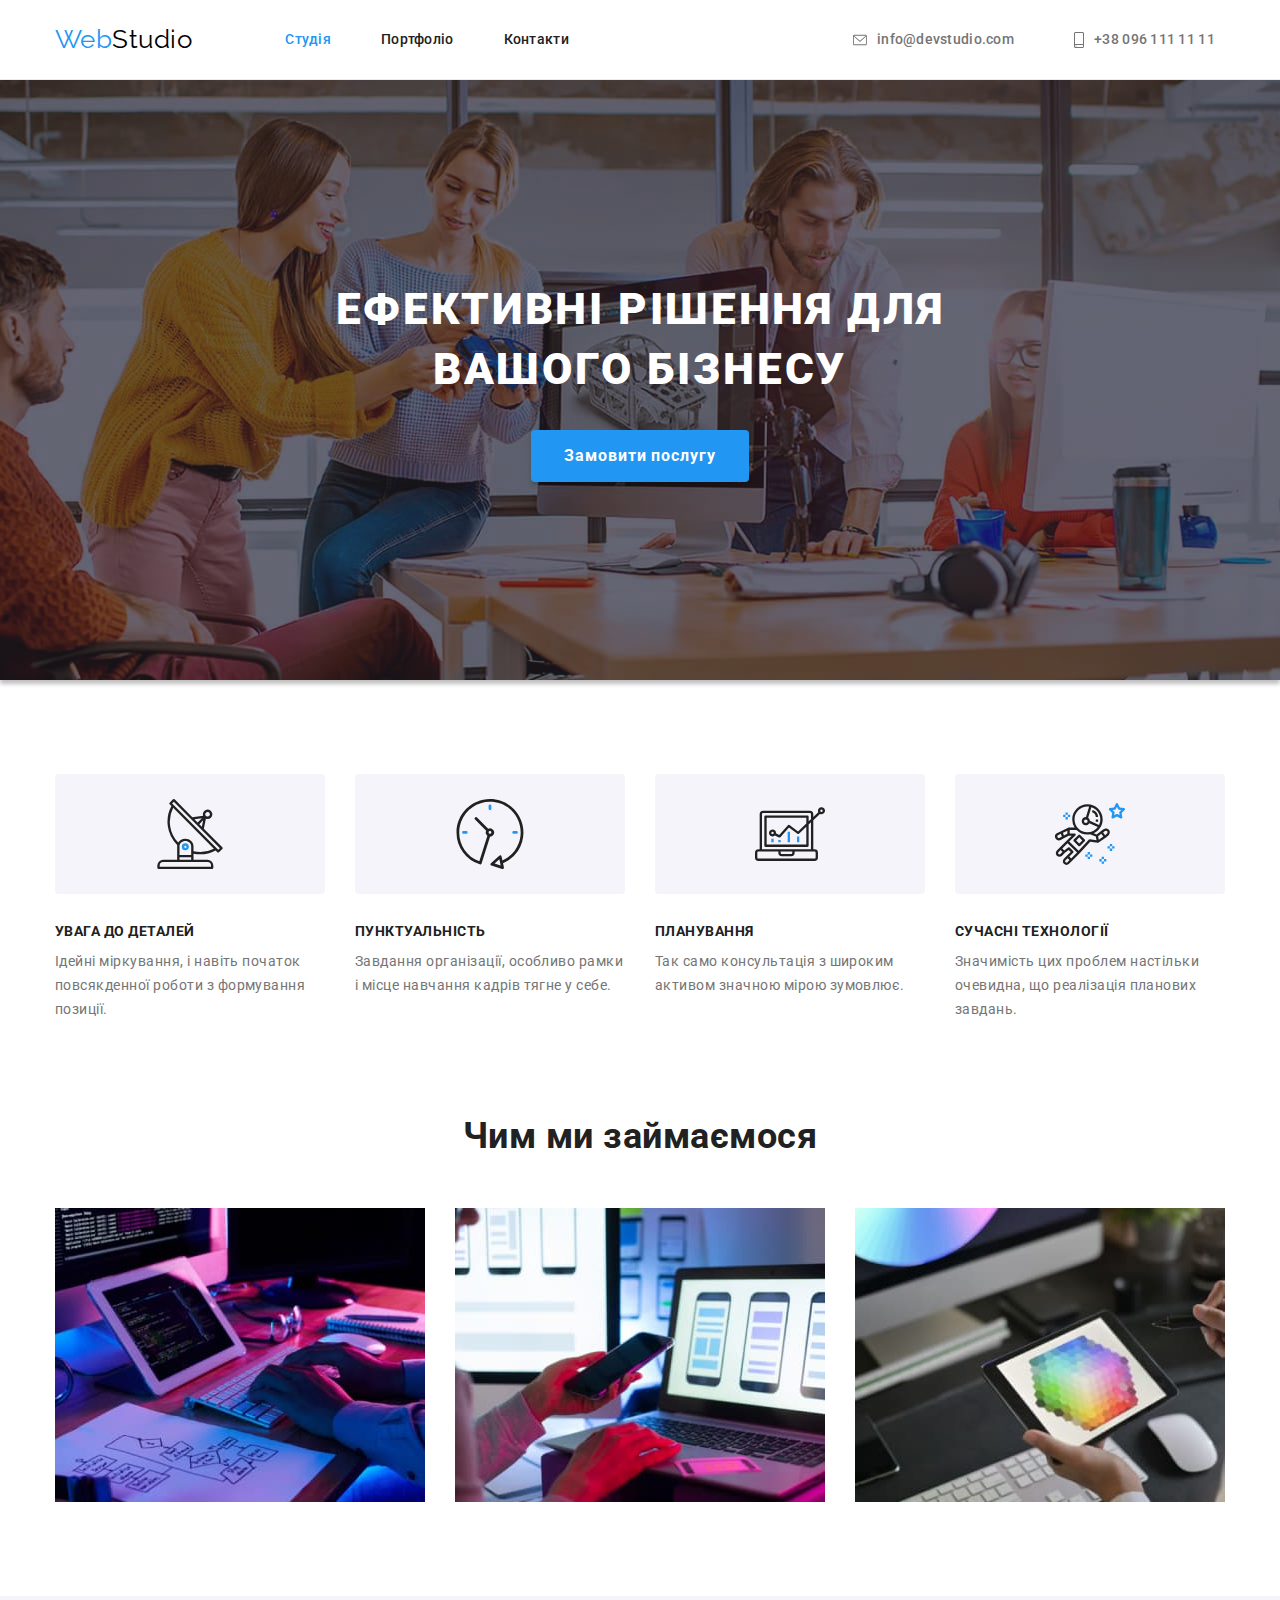
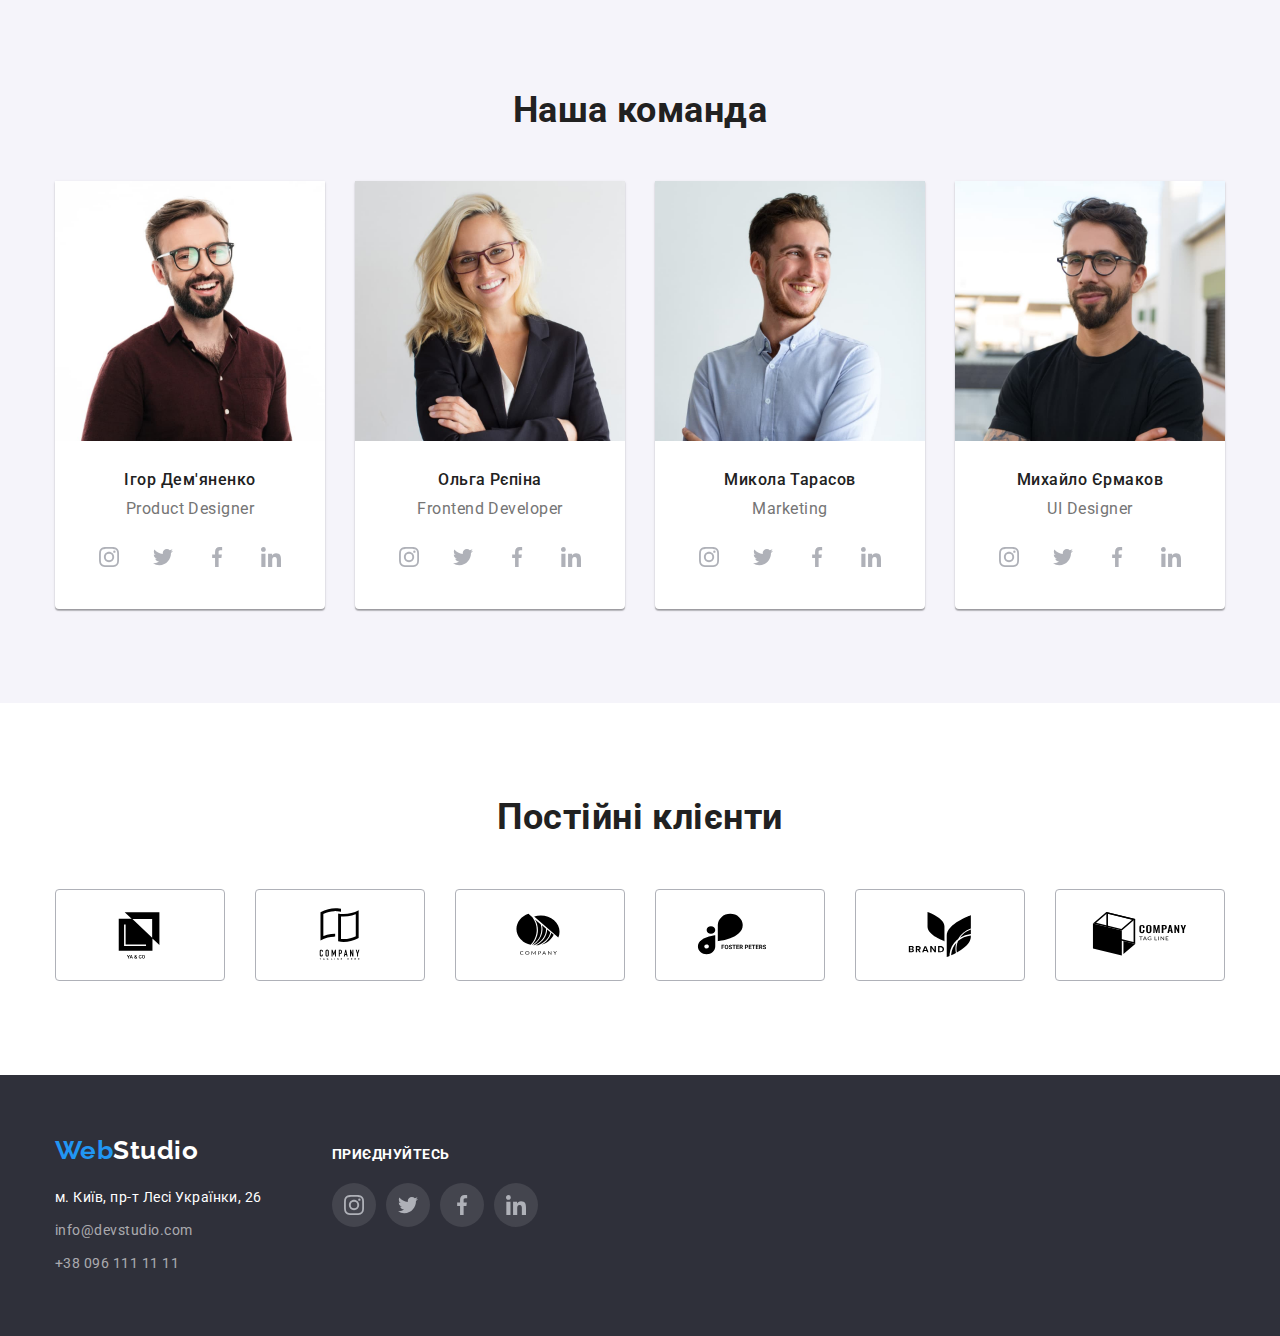
==== commit eb2a1f12: "Створює svg в clients, proposition" ====
--- a/index.html
+++ b/index.html
@@ -77,26 +77,46 @@
       <section class="adjectives section">
         <div class="container">
           <h2 class="visually-hidden">Переваги</h2>
-          <ul class="adjectives-type list">
-            <li class="item icon-antenna">
+          <ul class="adjectives-list list">
+            <li class="adjectives-item">
+              <div class="adjectives-svg">
+                <svg class="adjectives-icon" width="70" height="70">
+                  <use href="./images/icons.svg#icon-antenna"></use>
+                </svg>
+              </div>
               <h3 class="adjectives-title">УВАГА ДО ДЕТАЛЕЙ</h3>
               <p class="adjectives-text">
                 Ідейні міркування, і навіть початок повсякденної роботи з формування позиції.
               </p>
             </li>
-            <li class="item icon-clock">
+            <li class="adjectives-item">
+              <div class="adjectives-svg">
+                <svg class="adjectives-icon" width="70" height="70">
+                  <use href="./images/icons.svg#icon-clock"></use>
+                </svg>
+              </div>
               <h3 class="adjectives-title">ПУНКТУАЛЬНІСТЬ</h3>
               <p class="adjectives-text">
                 Завдання організації, особливо рамки і місце навчання кадрів тягне у себе.
               </p>
             </li>
-            <li class="item icon-diagramma">
+            <li class="adjectives-item">
+              <div class="adjectives-svg">
+                <svg class="adjectives-icon" width="70" height="70">
+                  <use href="./images/icons.svg#icon-diagram"></use>
+                </svg>
+              </div>
               <h3 class="adjectives-title">ПЛАНУВАННЯ</h3>
               <p class="adjectives-text">
                 Так само консультація з широким активом значною мірою зумовлює.
               </p>
             </li>
-            <li class="item icon-astronaut">
+            <li class="adjectives-item">
+              <div class="adjectives-svg">
+                <svg class="adjectives-icon" width="70" height="70">
+                  <use href="./images/icons.svg#icon-astronaut"></use>
+                </svg>
+              </div>
               <h3 class="adjectives-title">СУЧАСНІ ТЕХНОЛОГІЇ</h3>
               <p class="adjectives-text">
                 Значимість цих проблем настільки очевидна, що реалізація планових завдань.
--- a/css/styles.css
+++ b/css/styles.css
@@ -219,56 +219,30 @@
 .adjectives {
   padding-bottom: 0;
 }
-.adjectives-type {
-  display: flex;
-}
-.adjectives-type .item {
-  display: flex;
-  background-repeat: no-repeat;
-  background-position: center;
-  background-size: cover;
-  /* width: 70px;
-  height: 70px;
-  background-image: url(../images/antenna-1.png); */
-
+.adjectives-list {
+  display: flex;
+}
+.adjectives-item {
+  display: flex;
   flex-direction: column;
   flex-wrap: wrap;
   width: 270px;
 }
-/* .icon {
-  display: flex;
-} */
-.adjectives-type .item::before {
-  content: '';
-  display: block;
+.adjectives-svg {
+  display: flex;
+  margin-bottom: 30px;
+  justify-content: center;
+  align-items: center;
+  width: 270px;
   height: 120px;
-
-  background-size: contain;
-  background-repeat: no-repead;
-  background-position: center;
-  background: var(--secondary-background-color);
+  background: #f5f4fa;
   border-radius: 4px;
 }
-/* -------icon for adjection------------- */
-.adjectives-type .item + .item {
-  margin-left: 30px;
-}
-.icon-antenna::before {
-  background-image: url('');
-}
-.icon-clock::before {
-  background-image: url('');
-}
-.icon-diagramma::before {
-  background-image: url('');
-}
-.icon-astronaut::before {
-  background-image: url('');
-}
-
+.adjectives-item:not(:last-child) {
+  margin-right: 30px;
+}
 .adjectives-title {
-  margin-top: 30px;
-  padding-bottom: 10px;
+  margin-bottom: 10px;
   color: var(--secondary-text-color);
   font-weight: 700;
   font-size: 14px;
@@ -375,14 +349,13 @@
   margin-top: 50px;
 }
 .clients-item {
-  width: 170px;
-  height: 92px;
-  color: #afb1b8;
-  border: 1px solid #afb1b8;
-  /* box-shadow: rgb(0 0 0 / 25%); */
-}
+  display: flex;
+}
+/* box-shadow: rgb(0 0 0 / 25%); */
+
 .clients-item:not(:last-child) {
   margin-right: 30px;
+  color: #afb1b8;
 }
 .clients-link {
   display: flex;
@@ -391,18 +364,30 @@
   justify-content: center;
   align-items: center;
   color: #afb1b8;
-}
-.clients-icon {
-  color: currentColor;
+  border: 1px solid #afb1b8;
+  border-radius: 4px;
 }
 .clients-link:hover,
 .clients-link:focus {
   color: #2196f3;
   border: 1px solid #2196f3;
-  /* box-shadow: 0px 1px 1px rgb(0 0 0 / 25%); */
-}
-
-/* -------footer-------*/
+  border-radius: 4px;
+  box-shadow: 0px 4px 0px rgba(0, 0, 0, 5%), 0px 4px 0px rgba(0, 0, 0, 5%),
+    0px 4px 0px rgba(0, 0, 0, 5%);
+}
+.clients-icon {
+  color: currentColor;
+}
+.clients-icon:hover,
+.clients-icon:focus {
+  fill: var(--accent-text-color);
+}
+
+/* 
+  box-shadow: 0px 1px 1px rgb(0 0 0 / 25%); 
+
+
+/* --------------footer-------------*/
 .footer-wrapper {
   display: flex;
   align-items: baseline;
@@ -511,9 +496,33 @@
   justify-content: center;
   margin-bottom: 34px;
 }
+.proposition-list {
+  display: flex;
+  flex-wrap: wrap;
+  gap: 30px;
+}
+.proposition-link {
+  display: flex;
+  flex-direction: column;
+  align-items: flex-start;
+}
+.proposition-link:hover,
+.proposition-link:focus {
+  box-shadow: 0px 1px 1px rgba(0, 0, 0, 0.12), 0px 4px 4px rgba(0, 0, 0, 0.06),
+    1px 4px 6px rgba(0, 0, 0, 0.16);
+}
+.proposition-border:nth-last-child(-n + 3) {
+  margin-bottom: 0;
+}
+.proposition-border {
+  width: 370px;
+  border: 1px solid #eee;
+  border-top: 0;
+}
 .proposition-title {
   margin-left: 24px;
   margin-right: 24px;
+  padding-top: 20px;
   margin-bottom: 4px;
   font-weight: 700;
   font-size: 18px;
@@ -529,33 +538,3 @@
   line-height: 1.87;
   color: var(--primary-text-color);
 }
-.proposition-list {
-  display: flex;
-  flex-wrap: wrap;
-  gap: 30px;
-}
-.proposition-item {
-  box-shadow: 0px 1px 1px rgba(0, 0, 0, 0.12), 0px 4px 4px rgba(0, 0, 0, 0.06),
-    1px 4px 6px rgba(0, 0, 0, 0.16);
-}
-
-.proposition-link {
-  display: flex;
-
-  flex-direction: column;
-  align-items: flex-start;
-}
-.proposition-img {
-  margin-bottom: 20px;
-}
-.proposition-border:nth-last-child(-n + 3) {
-  margin-bottom: 0;
-}
-
-.proposition-border {
-  width: 370px;
-  border: 1px solid #eee;
-  border-top: 0;
-  box-shadow: 0px 1px 1px rgba(0, 0, 0, 0.12), 0px 4px 4px rgba(0, 0, 0, 0.06),
-    1px 4px 6px rgba(0, 0, 0, 0.16);
-}
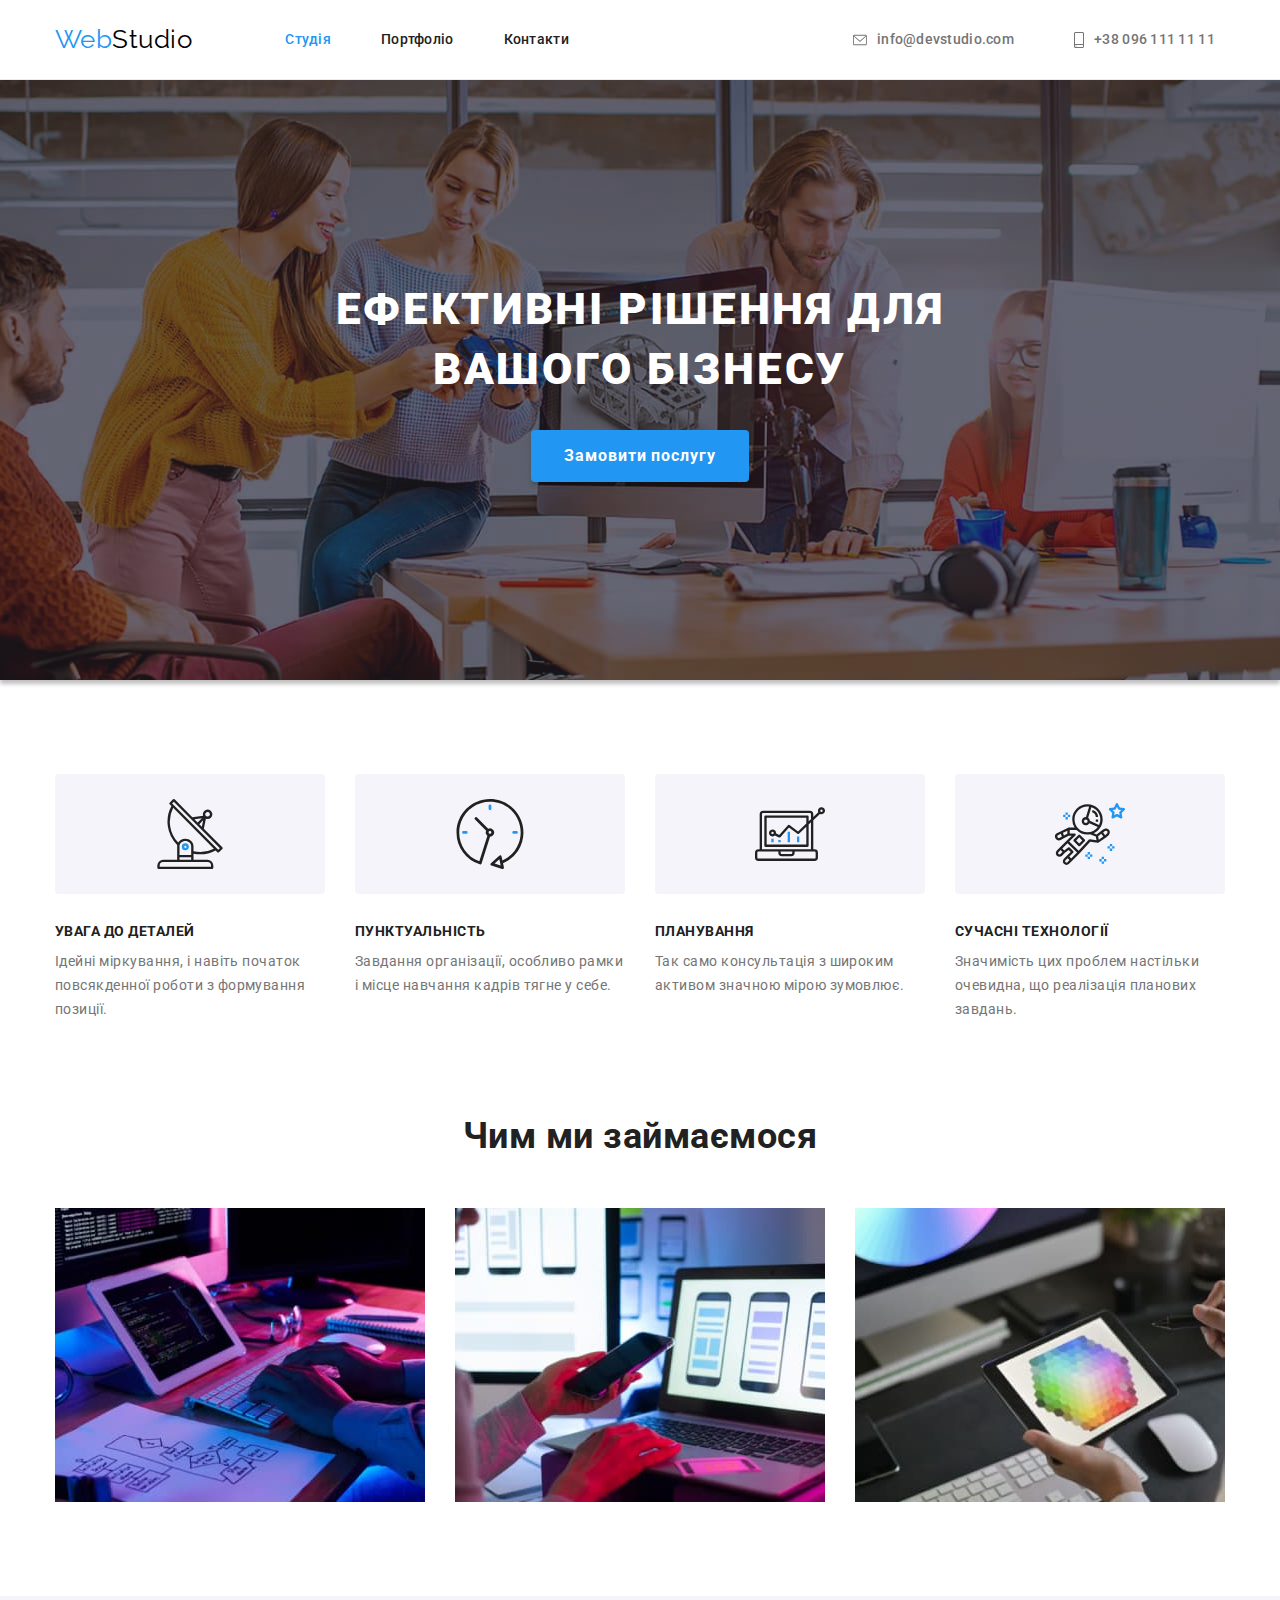
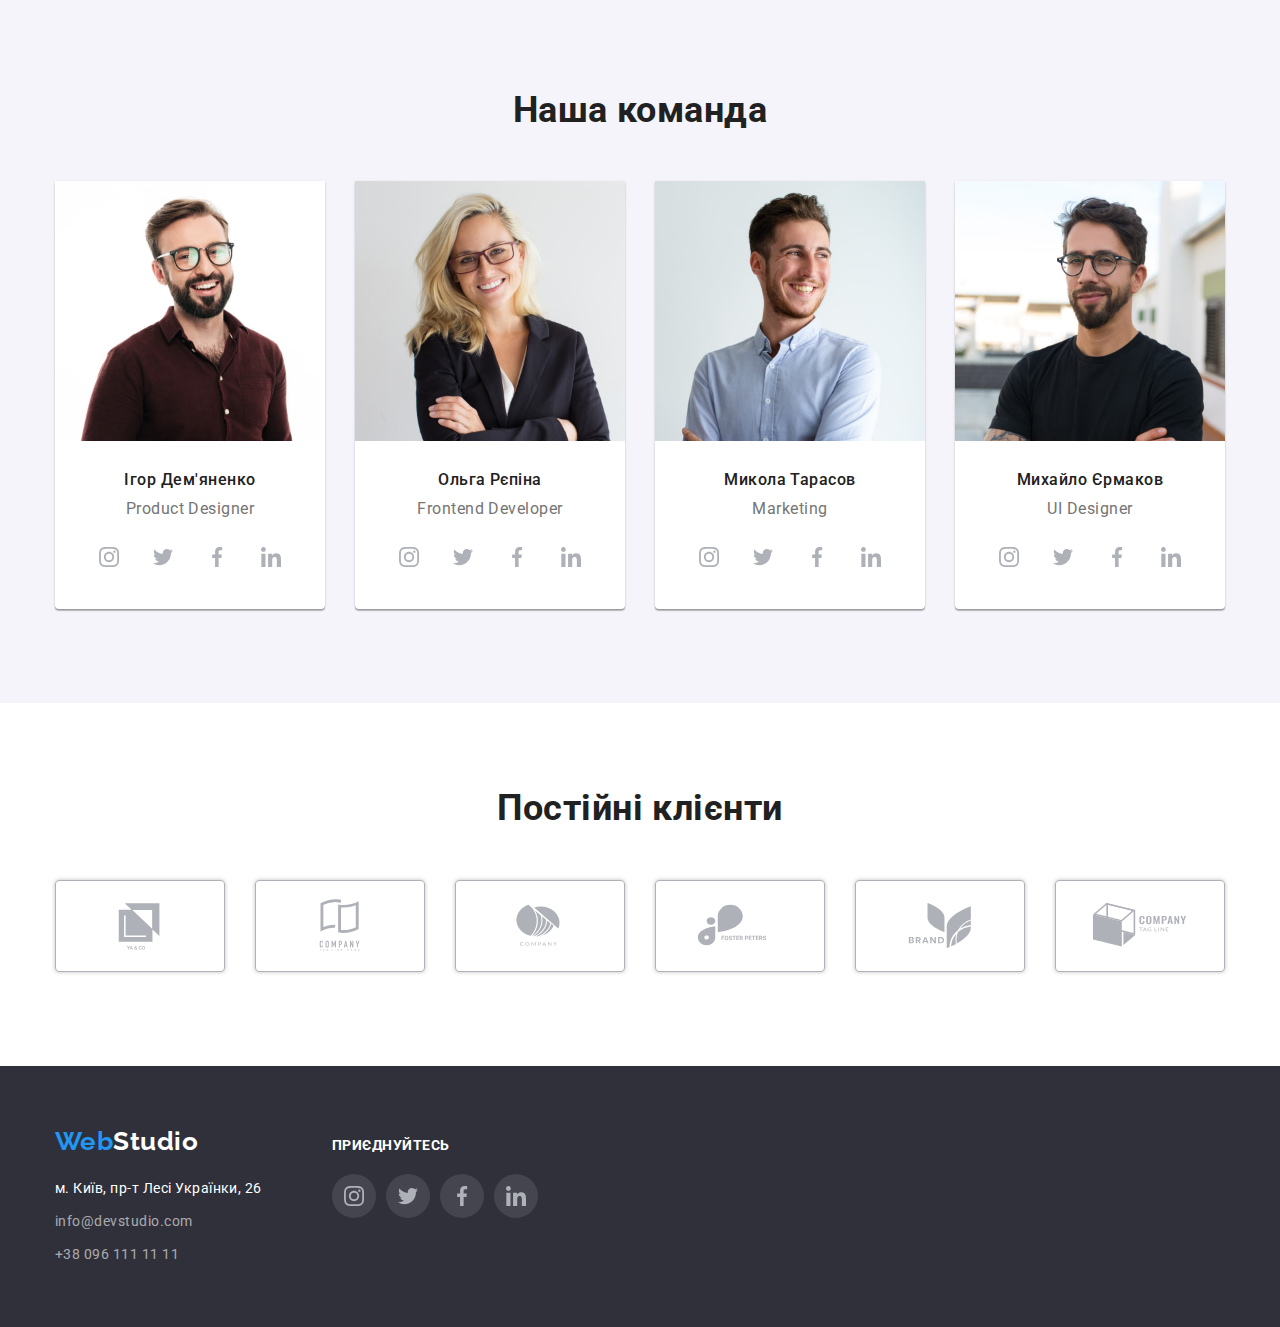
==== commit 225a328f: "Добавляе тінь та колір секції clients" ====
--- a/index.html
+++ b/index.html
@@ -171,13 +171,13 @@
               />
               <h3 class="team-title-name">Ігор Дем'яненко</h3>
               <p class="team-text">Product Designer</p>
-              <!---------socials elements------>
+              <!--socials elements-->
               <ul class="socials-list list">
                 <li class="socials-item">
                   <a
                     class="socials-link"
                     href=""
-                    taarget="_blank"
+                    target="_blank"
                     rel="noopener norefferrer"
                     aria-label="Instagram"
                   >
@@ -190,7 +190,7 @@
                   <a
                     class="socials-link"
                     href=""
-                    taarget="_blank"
+                    target="_blank"
                     rel="noopener norefferrer"
                     aria-label="Twitter"
                   >
@@ -203,7 +203,7 @@
                   <a
                     class="socials-link"
                     href=""
-                    taarget="_blank"
+                    target="_blank"
                     rel="noopener norefferrer"
                     aria-label="Facebook"
                   >
@@ -216,7 +216,7 @@
                   <a
                     class="socials-link"
                     href=""
-                    taarget="_blank"
+                    target="_blank"
                     rel="noopener norefferrer"
                     aria-label="Linkedin"
                   >
@@ -226,7 +226,6 @@
                   </a>
                 </li>
               </ul>
-              <!----------socials elements------>
             </li>
             <li class="team-type-item">
               <img
@@ -237,13 +236,13 @@
               />
               <h3 class="team-title-name">Ольга Рєпіна</h3>
               <p class="team-text">Frontend Developer</p>
-              <!---------socials elements------>
+              <!--socials elements-->
               <ul class="socials-list list">
                 <li class="socials-item">
                   <a
                     class="socials-link"
                     href=""
-                    taarget="_blank"
+                    target="_blank"
                     rel="noopener norefferrer"
                     aria-label="Instagram"
                   >
@@ -256,7 +255,7 @@
                   <a
                     class="socials-link"
                     href=""
-                    taarget="_blank"
+                    target="_blank"
                     rel="noopener norefferrer"
                     aria-label="Twitter"
                   >
@@ -269,7 +268,7 @@
                   <a
                     class="socials-link"
                     href=""
-                    taarget="_blank"
+                    target="_blank"
                     rel="noopener norefferrer"
                     aria-label="Facebook"
                   >
@@ -282,7 +281,7 @@
                   <a
                     class="socials-link"
                     href=""
-                    taarget="_blank"
+                    target="_blank"
                     rel="noopener norefferrer"
                     aria-label="Linkedin"
                   >
@@ -292,7 +291,6 @@
                   </a>
                 </li>
               </ul>
-              <!----------socials elements------>
             </li>
             <li class="team-type-item">
               <img
@@ -303,13 +301,13 @@
               />
               <h3 class="team-title-name">Микола Тарасов</h3>
               <p class="team-text">Marketing</p>
-              <!---------socials elements------>
+              <!--socials elements-->
               <ul class="socials-list list">
                 <li class="socials-item">
                   <a
                     class="socials-link"
                     href=""
-                    taarget="_blank"
+                    target="_blank"
                     rel="noopener norefferrer"
                     aria-label="Instagram"
                   >
@@ -322,7 +320,7 @@
                   <a
                     class="socials-link"
                     href=""
-                    taarget="_blank"
+                    target="_blank"
                     rel="noopener norefferrer"
                     aria-label="Twitter"
                   >
@@ -335,7 +333,7 @@
                   <a
                     class="socials-link"
                     href=""
-                    taarget="_blank"
+                    target="_blank"
                     rel="noopener norefferrer"
                     aria-label="Facebook"
                   >
@@ -348,7 +346,7 @@
                   <a
                     class="socials-link"
                     href=""
-                    taarget="_blank"
+                    target="_blank"
                     rel="noopener norefferrer"
                     aria-label="Linkedin"
                   >
@@ -358,7 +356,6 @@
                   </a>
                 </li>
               </ul>
-              <!----------socials elements------>
             </li>
             <li class="team-type-item">
               <img
@@ -369,13 +366,13 @@
               />
               <h3 class="team-title-name">Михайло Єрмаков</h3>
               <p class="team-text">UI Designer</p>
-              <!---------socials elements------>
+              <!--socials elements-->
               <ul class="socials-list list">
                 <li class="socials-item">
                   <a
                     class="socials-link"
                     href=""
-                    taarget="_blank"
+                    target="_blank"
                     rel="noopener norefferrer"
                     aria-label="Instagram"
                   >
@@ -388,7 +385,7 @@
                   <a
                     class="socials-link"
                     href=""
-                    taarget="_blank"
+                    target="_blank"
                     rel="noopener norefferrer"
                     aria-label="Twitter"
                   >
@@ -401,7 +398,7 @@
                   <a
                     class="socials-link"
                     href=""
-                    taarget="_blank"
+                    target="_blank"
                     rel="noopener norefferrer"
                     aria-label="Facebook"
                   >
@@ -414,7 +411,7 @@
                   <a
                     class="socials-link"
                     href=""
-                    taarget="_blank"
+                    target="_blank"
                     rel="noopener norefferrer"
                     aria-label="Linkedin"
                   >
@@ -424,11 +421,12 @@
                   </a>
                 </li>
               </ul>
-              <!----------socials elements------>
+              <!--socials elements-->
             </li>
           </ul>
         </div>
       </section>
+      <!--section clients-->
       <section class="clients section">
         <div class="container">
           <h2 class="clients-title">Постійні клієнти</h2>
@@ -526,7 +524,7 @@
                 <a
                   class="socials-link icon-dark-bg"
                   href=""
-                  taarget="_blank"
+                  target="_blank"
                   rel="noopener norefferrer"
                   aria-label="Instagram"
                 >
@@ -539,7 +537,7 @@
                 <a
                   class="socials-link icon-dark-bg"
                   href=""
-                  taarget="_blank"
+                  target="_blank"
                   rel="noopener norefferrer"
                   aria-label="Twitter"
                 >
@@ -552,7 +550,7 @@
                 <a
                   class="socials-link icon-dark-bg"
                   href=""
-                  taarget="_blank"
+                  target="_blank"
                   rel="noopener norefferrer"
                   aria-label="Facebook"
                 >
@@ -565,7 +563,7 @@
                 <a
                   class="socials-link icon-dark-bg"
                   href=""
-                  taarget="_blank"
+                  target="_blank"
                   rel="noopener norefferrer"
                   aria-label="Linkedin"
                 >
--- a/css/styles.css
+++ b/css/styles.css
@@ -344,6 +344,9 @@
 }
 
 /* --------section clients------  */
+.clients {
+  padding-top: 85px;
+}
 .clients-list {
   display: flex;
   margin-top: 50px;
@@ -351,8 +354,6 @@
 .clients-item {
   display: flex;
 }
-/* box-shadow: rgb(0 0 0 / 25%); */
-
 .clients-item:not(:last-child) {
   margin-right: 30px;
   color: #afb1b8;
@@ -366,17 +367,17 @@
   color: #afb1b8;
   border: 1px solid #afb1b8;
   border-radius: 4px;
+  box-shadow: 0px 0px 4px 0px rgba(0, 0, 0, 0.25);
 }
 .clients-link:hover,
 .clients-link:focus {
   color: #2196f3;
   border: 1px solid #2196f3;
   border-radius: 4px;
-  box-shadow: 0px 4px 0px rgba(0, 0, 0, 5%), 0px 4px 0px rgba(0, 0, 0, 5%),
-    0px 4px 0px rgba(0, 0, 0, 5%);
-}
+}
+
 .clients-icon {
-  color: currentColor;
+  fill: #afb1b8;
 }
 .clients-icon:hover,
 .clients-icon:focus {
